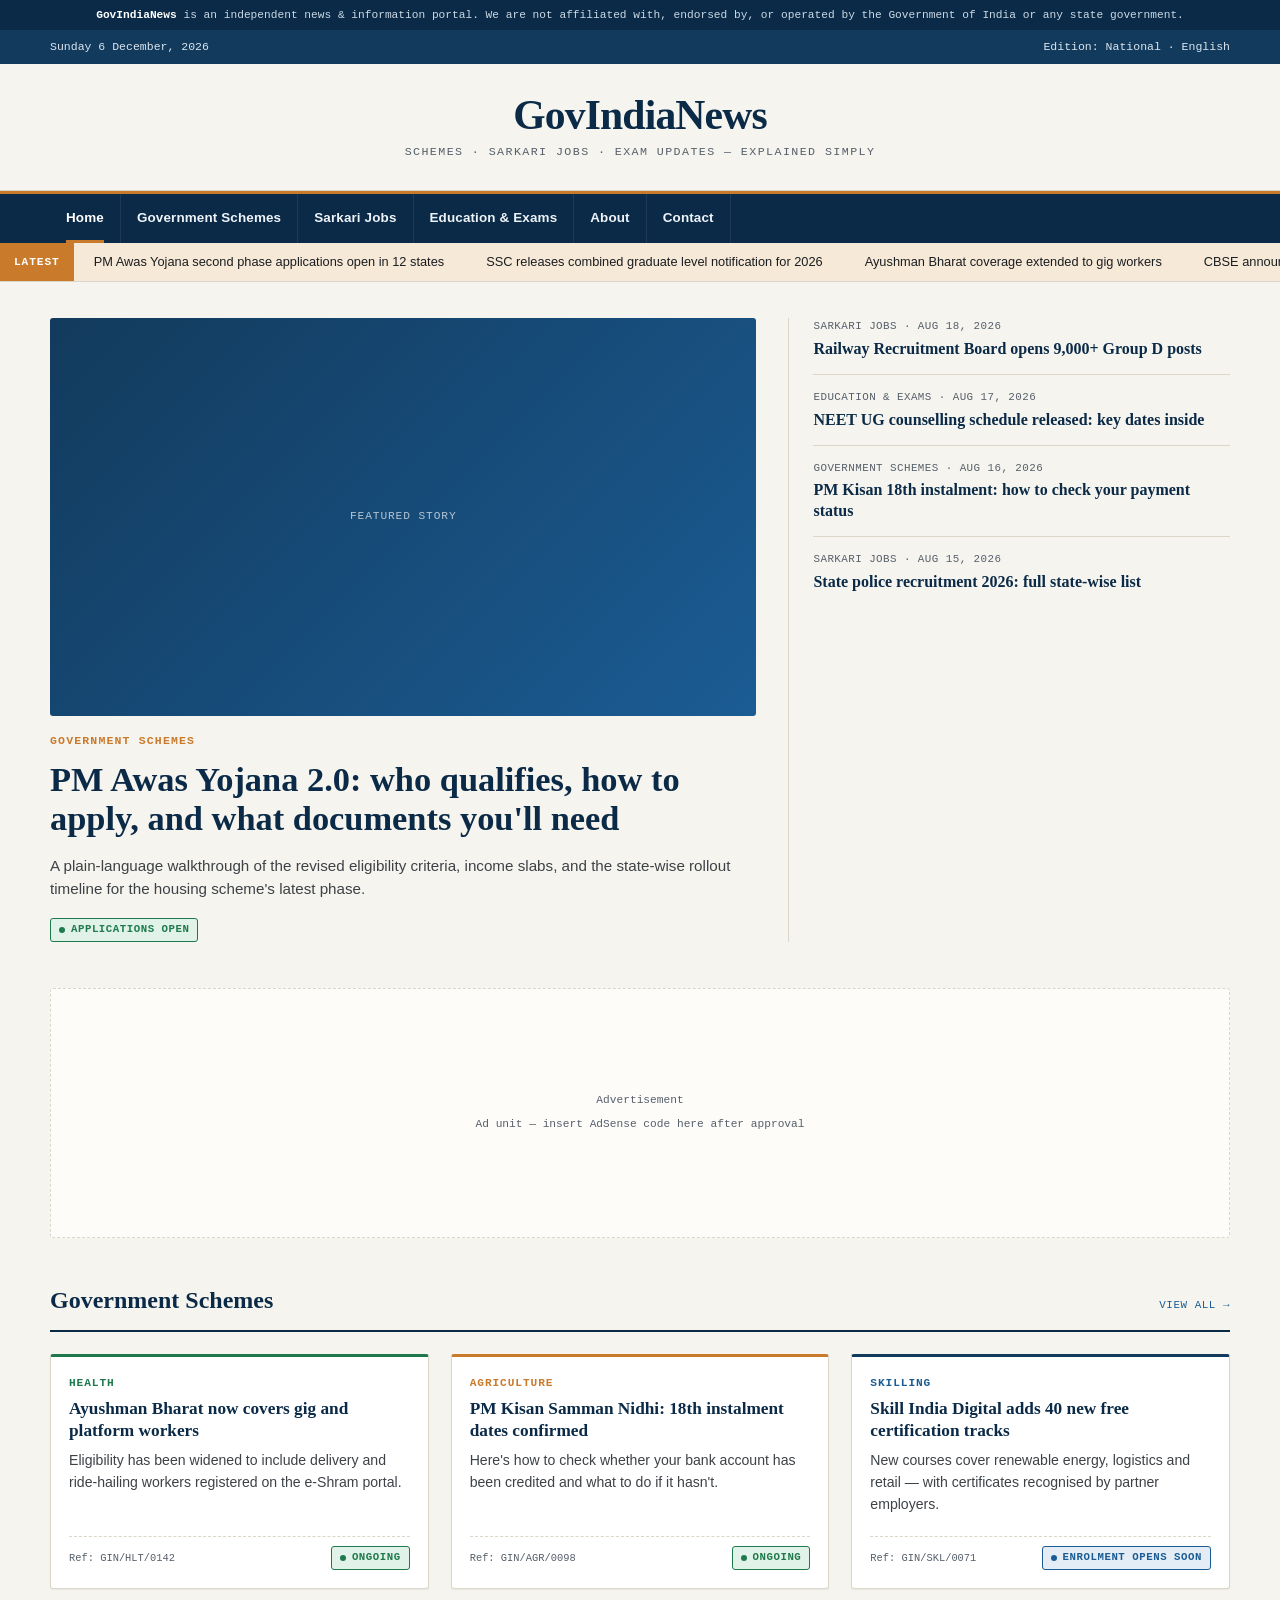
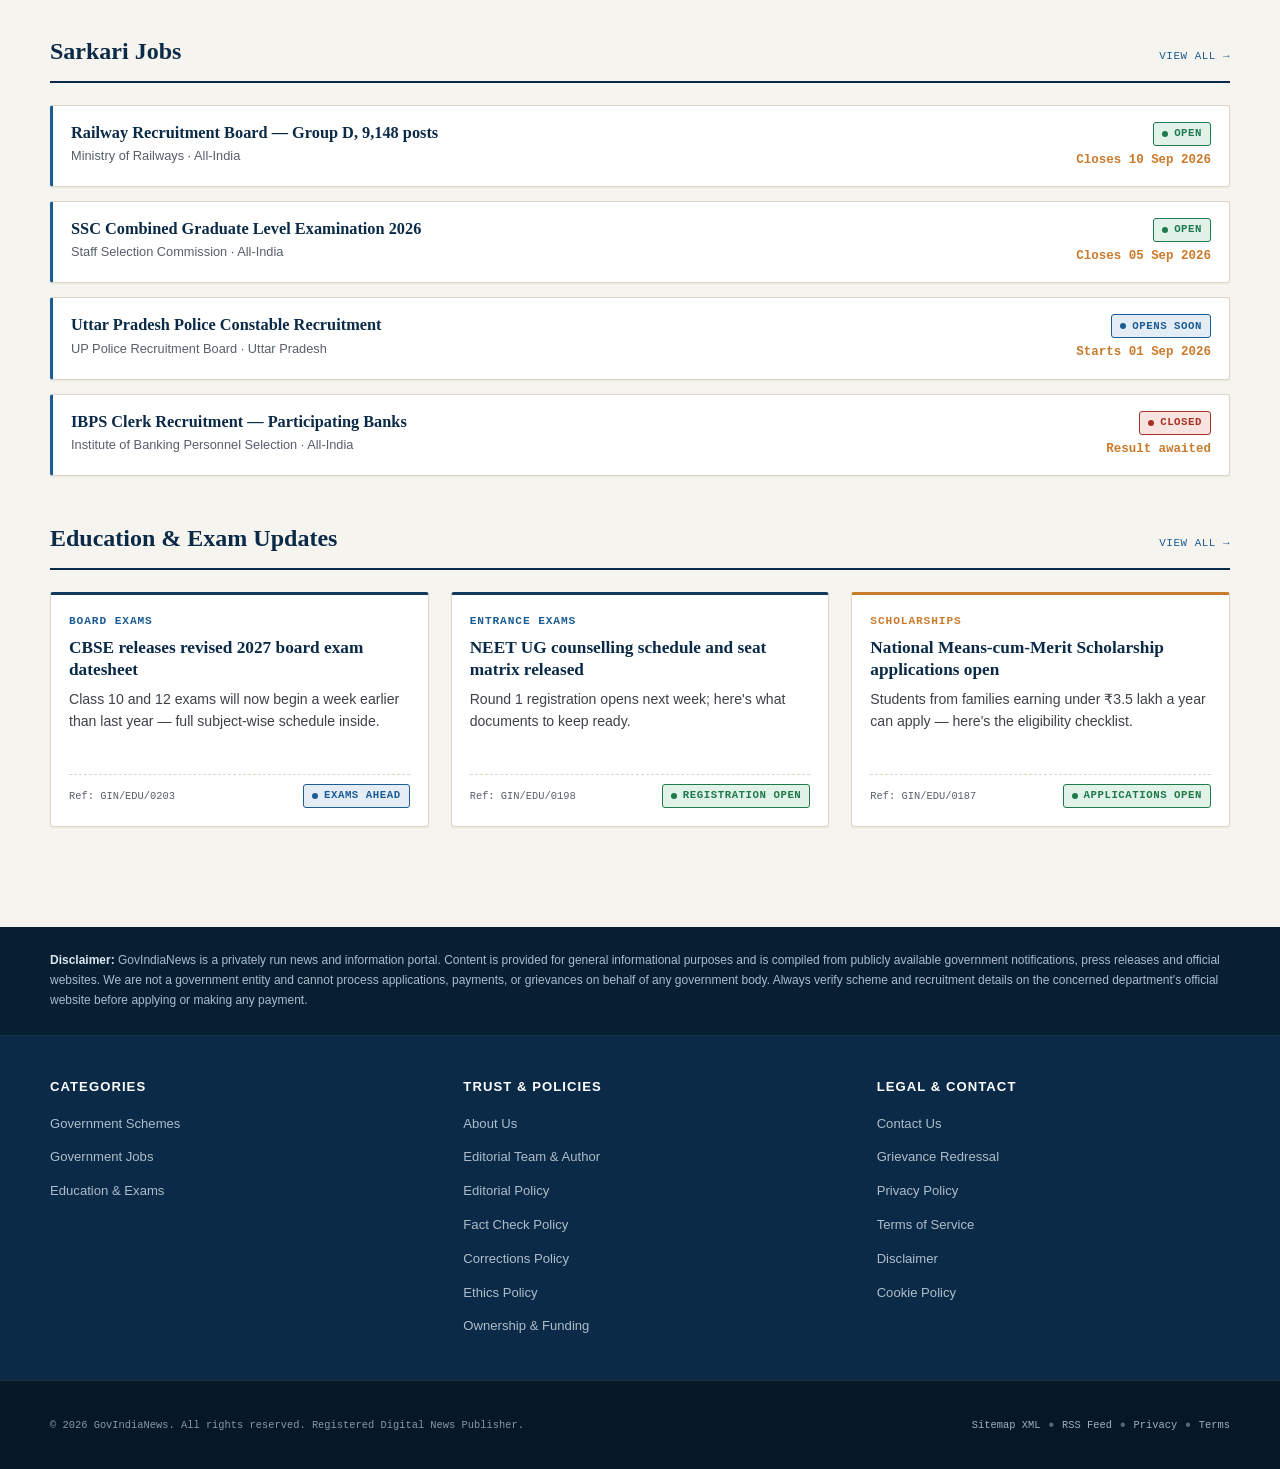
==== index.html @ 39f37ba1 "Refactor index.html for SEO and accessibility improvements Updated HTML structure and improved acces" ====
<!DOCTYPE html>
<html lang="en">
<head>
<meta charset="UTF-8">
<meta name="viewport" content="width=device-width, initial-scale=1.0">

<title>GovIndiaNews — Government Schemes, Sarkari Jobs &amp; Exam Updates</title>

<meta name="description" content="Independent coverage of Indian government schemes, sarkari jobs and exam notifications, explained in plain language with deadlines and eligibility.">

<link rel="canonical" href="https://www.govindianews.com/">
<link rel="icon" type="image/svg+xml" href="favicon.svg">
<meta name="theme-color" content="#0a2a47">

<meta property="og:type" content="website">
<meta property="og:site_name" content="GovIndiaNews">
<meta property="og:title" content="GovIndiaNews — Government Schemes, Sarkari Jobs &amp; Exam Updates">
<meta property="og:description" content="Independent coverage of Indian government schemes, sarkari jobs and exam notifications, explained in plain language with deadlines and eligibility.">
<meta property="og:url" content="https://www.govindianews.com/">
<meta property="og:image" content="https://www.govindianews.com/assets/og-image.jpg">
<meta property="og:image:width" content="1200">
<meta property="og:image:height" content="630">

<meta name="twitter:card" content="summary_large_image">
<meta name="twitter:title" content="GovIndiaNews — Government Schemes, Sarkari Jobs &amp; Exam Updates">
<meta name="twitter:description" content="Independent coverage of Indian government schemes, sarkari jobs and exam notifications, explained in plain language with deadlines and eligibility.">
<meta name="twitter:image" content="https://www.govindianews.com/assets/og-image.jpg">

<link rel="stylesheet" href="styles.min.css">

<script type="application/ld+json">
{
  "@context": "https://schema.org",
  "@type": "NewsMediaOrganization",
  "name": "GovIndiaNews",
  "url": "https://www.govindianews.com/",
  "logo": {
    "@type": "ImageObject",
    "url": "https://www.govindianews.com/assets/logo.png"
  },
  "description": "Independent news and information portal covering Indian government schemes, sarkari jobs and exam updates.",
  "sameAs": []
}
</script>
</head>

<body>

<!-- =========================================================
     INDEPENDENCE NOTICE
     ========================================================= -->

<div class="disclaimer-bar">
  <strong>GovIndiaNews</strong> is an independent news &amp; information portal.
  We are not affiliated with, endorsed by, or operated by the Government of India
  or any state government.
</div>


<!-- =========================================================
     UTILITY BAR
     ========================================================= -->

<div class="utility-bar">
  <div class="container">
    <span data-current-date>Wednesday, August 19, 2026</span>
    <span>Edition: National &middot; English</span>
  </div>
</div>


<!-- =========================================================
     MASTHEAD
     ========================================================= -->

<header class="masthead">
  <div class="container">
    <h1>
      <a href="index.html">GovIndiaNews</a>
    </h1>

    <div class="tagline">
      Schemes &middot; Sarkari Jobs &middot; Exam Updates — Explained Simply
    </div>
  </div>
</header>


<!-- =========================================================
     PRIMARY NAVIGATION
     ========================================================= -->

<nav class="primary-nav" aria-label="Primary navigation">
  <div class="container">

    <ul>
      <li>
        <a href="index.html" class="active" aria-current="page">Home</a>
      </li>

      <li>
        <a href="schemes.html">Government Schemes</a>
      </li>

      <li>
        <a href="jobs.html">Sarkari Jobs</a>
      </li>

      <li>
        <a href="education.html">Education &amp; Exams</a>
      </li>

      <li>
        <a href="about.html">About</a>
      </li>

      <li>
        <a href="contact.html">Contact</a>
      </li>
    </ul>

    <button
      class="nav-toggle"
      type="button"
      aria-label="Toggle navigation menu"
      aria-expanded="false"
      aria-controls="primary-menu"
    >&#9776;</button>

  </div>
</nav>


<!-- =========================================================
     LATEST NEWS STRIP
     ========================================================= -->

<div class="ticker-wrap" aria-label="Latest news">
  <div class="ticker-label">Latest</div>

  <div class="ticker-track">
    <ul>
      <li>
        <a href="article.html">
          PM Awas Yojana second phase applications open in 12 states
        </a>
      </li>

      <li>
        <a href="jobs.html">
          SSC releases combined graduate level notification for 2026
        </a>
      </li>

      <li>
        <a href="article.html">
          Ayushman Bharat coverage extended to gig workers
        </a>
      </li>

      <li>
        <a href="education.html">
          CBSE announces revised board exam datesheet
        </a>
      </li>

      <li>
        <a href="article.html">
          Skill India Digital adds 40 new certification tracks
        </a>
      </li>
    </ul>
  </div>
</div>


<!-- =========================================================
     MAIN CONTENT
     ========================================================= -->

<main class="container">


  <!-- =======================================================
       HERO
       ======================================================= -->

  <section class="hero" aria-labelledby="featured-heading">

    <div class="hero-lead">

      <div
        class="thumb"
        role="img"
        aria-label="Featured story"
      >
        Featured Story
      </div>

      <div class="eyebrow">
        Government Schemes
      </div>

      <h2 id="featured-heading">
        <a href="article.html">
          PM Awas Yojana 2.0: who qualifies, how to apply, and what documents you'll need
        </a>
      </h2>

      <p>
        A plain-language walkthrough of the revised eligibility criteria,
        income slabs, and the state-wise rollout timeline for the housing
        scheme's latest phase.
      </p>

      <span class="status-pill status-open">
        Applications Open
      </span>

    </div>


    <div class="hero-side">

      <article>
        <div class="meta">
          Sarkari Jobs &middot; Aug 18, 2026
        </div>

        <h3>
          <a href="article.html">
            Railway Recruitment Board opens 9,000+ Group D posts
          </a>
        </h3>
      </article>


      <article>
        <div class="meta">
          Education &amp; Exams &middot; Aug 17, 2026
        </div>

        <h3>
          <a href="article.html">
            NEET UG counselling schedule released: key dates inside
          </a>
        </h3>
      </article>


      <article>
        <div class="meta">
          Government Schemes &middot; Aug 16, 2026
        </div>

        <h3>
          <a href="article.html">
            PM Kisan 18th instalment: how to check your payment status
          </a>
        </h3>
      </article>


      <article>
        <div class="meta">
          Sarkari Jobs &middot; Aug 15, 2026
        </div>

        <h3>
          <a href="article.html">
            State police recruitment 2026: full state-wise list
          </a>
        </h3>
      </article>

    </div>

  </section>


  <!-- =======================================================
       ADVERTISEMENT
       ======================================================= -->

  <div
    class="ad-slot"
    aria-label="Advertisement"
  >
    <span class="ad-label">Advertisement</span>
    <span class="ad-placeholder">
      Ad unit — insert AdSense code here after approval
    </span>
  </div>


  <!-- =======================================================
       GOVERNMENT SCHEMES
       ======================================================= -->

  <section aria-labelledby="schemes-head">

    <div class="section-head">

      <h2 id="schemes-head">
        Government Schemes
      </h2>

      <a
        class="see-all"
        href="schemes.html"
      >
        View all &rarr;
      </a>

    </div>


    <div class="card-grid">

      <article class="card" data-cat="health">

        <div class="cat">
          Health
        </div>

        <h3>
          <a href="article.html">
            Ayushman Bharat now covers gig and platform workers
          </a>
        </h3>

        <p>
          Eligibility has been widened to include delivery and ride-hailing
          workers registered on the e-Shram portal.
        </p>

        <div class="notif-line">
          <span>Ref: GIN/HLT/0142</span>
          <span class="status-pill status-open">
            Ongoing
          </span>
        </div>

      </article>


      <article class="card" data-cat="agriculture">

        <div class="cat">
          Agriculture
        </div>

        <h3>
          <a href="article.html">
            PM Kisan Samman Nidhi: 18th instalment dates confirmed
          </a>
        </h3>

        <p>
          Here's how to check whether your bank account has been credited
          and what to do if it hasn't.
        </p>

        <div class="notif-line">
          <span>Ref: GIN/AGR/0098</span>
          <span class="status-pill status-open">
            Ongoing
          </span>
        </div>

      </article>


      <article class="card" data-cat="skilling">

        <div class="cat">
          Skilling
        </div>

        <h3>
          <a href="article.html">
            Skill India Digital adds 40 new free certification tracks
          </a>
        </h3>

        <p>
          New courses cover renewable energy, logistics and retail —
          with certificates recognised by partner employers.
        </p>

        <div class="notif-line">
          <span>Ref: GIN/SKL/0071</span>
          <span class="status-pill status-upcoming">
            Enrolment Opens Soon
          </span>
        </div>

      </article>

    </div>

  </section>


  <!-- =======================================================
       SARKARI JOBS
       ======================================================= -->

  <section aria-labelledby="jobs-head">

    <div class="section-head">

      <h2 id="jobs-head">
        Sarkari Jobs
      </h2>

      <a
        class="see-all"
        href="jobs.html"
      >
        View all &rarr;
      </a>

    </div>


    <div class="job-list">

      <div class="job-row">

        <div>
          <h3>
            <a href="article.html">
              Railway Recruitment Board — Group D, 9,148 posts
            </a>
          </h3>

          <div class="org">
            Ministry of Railways &middot; All-India
          </div>
        </div>

        <div class="deadline">

          <span class="status-pill status-open">
            Open
          </span>

          <strong>
            Closes 10 Sep 2026
          </strong>

        </div>

      </div>


      <div class="job-row">

        <div>
          <h3>
            <a href="article.html">
              SSC Combined Graduate Level Examination 2026
            </a>
          </h3>

          <div class="org">
            Staff Selection Commission &middot; All-India
          </div>
        </div>

        <div class="deadline">

          <span class="status-pill status-open">
            Open
          </span>

          <strong>
            Closes 05 Sep 2026
          </strong>

        </div>

      </div>


      <div class="job-row">

        <div>
          <h3>
            <a href="article.html">
              Uttar Pradesh Police Constable Recruitment
            </a>
          </h3>

          <div class="org">
            UP Police Recruitment Board &middot; Uttar Pradesh
          </div>
        </div>

        <div class="deadline">

          <span class="status-pill status-upcoming">
            Opens Soon
          </span>

          <strong>
            Starts 01 Sep 2026
          </strong>

        </div>

      </div>


      <div class="job-row">

        <div>
          <h3>
            <a href="article.html">
              IBPS Clerk Recruitment — Participating Banks
            </a>
          </h3>

          <div class="org">
            Institute of Banking Personnel Selection &middot; All-India
          </div>
        </div>

        <div class="deadline">

          <span class="status-pill status-closed">
            Closed
          </span>

          <strong>
            Result awaited
          </strong>

        </div>

      </div>

    </div>

  </section>


  <!-- =======================================================
       EDUCATION & EXAMS
       ======================================================= -->

  <section aria-labelledby="edu-head">

    <div class="section-head">

      <h2 id="edu-head">
        Education &amp; Exam Updates
      </h2>

      <a
        class="see-all"
        href="education.html"
      >
        View all &rarr;
      </a>

    </div>


    <div class="card-grid">

      <article class="card" data-cat="education">

        <div class="cat">
          Board Exams
        </div>

        <h3>
          <a href="article.html">
            CBSE releases revised 2027 board exam datesheet
          </a>
        </h3>

        <p>
          Class 10 and 12 exams will now begin a week earlier than last year
          — full subject-wise schedule inside.
        </p>

        <div class="notif-line">
          <span>Ref: GIN/EDU/0203</span>
          <span class="status-pill status-upcoming">
            Exams Ahead
          </span>
        </div>

      </article>


      <article class="card" data-cat="education">

        <div class="cat">
          Entrance Exams
        </div>

        <h3>
          <a href="article.html">
            NEET UG counselling schedule and seat matrix released
          </a>
        </h3>

        <p>
          Round 1 registration opens next week; here's what documents
          to keep ready.
        </p>

        <div class="notif-line">
          <span>Ref: GIN/EDU/0198</span>
          <span class="status-pill status-open">
            Registration Open
          </span>
        </div>

      </article>


      <article class="card" data-cat="scholarship">

        <div class="cat">
          Scholarships
        </div>

        <h3>
          <a href="article.html">
            National Means-cum-Merit Scholarship applications open
          </a>
        </h3>

        <p>
          Students from families earning under &#8377;3.5 lakh a year
          can apply — here's the eligibility checklist.
        </p>

        <div class="notif-line">
          <span>Ref: GIN/EDU/0187</span>
          <span class="status-pill status-open">
            Applications Open
          </span>
        </div>

      </article>

    </div>

  </section>

</main>


<!-- =========================================================
     FOOTER
     ========================================================= -->

<footer class="footer" role="contentinfo">

  <!-- Disclaimer -->

  <div class="footer-disclaimer">

    <div class="container">

      <p>
        <strong>Disclaimer:</strong>
        GovIndiaNews is a privately run news and information portal.
        Content is provided for general informational purposes and is compiled
        from publicly available government notifications, press releases and
        official websites. We are not a government entity and cannot process
        applications, payments, or grievances on behalf of any government body.
        Always verify scheme and recruitment details on the concerned
        department's official website before applying or making any payment.
      </p>

    </div>

  </div>


  <!-- Footer Main -->

  <div class="footer-main">

    <div class="container">

      <div class="footer-grid">


        <!-- Column 1 -->

        <div class="footer-col">

          <h4 class="footer-col-title">
            Categories
          </h4>

          <ul class="footer-links">

            <li>
              <a href="schemes.html">
                Government Schemes
              </a>
            </li>

            <li>
              <a href="jobs.html">
                Government Jobs
              </a>
            </li>

            <li>
              <a href="education.html">
                Education &amp; Exams
              </a>
            </li>

          </ul>

        </div>


        <!-- Column 2 -->

        <div class="footer-col">

          <h4 class="footer-col-title">
            Trust &amp; Policies
          </h4>

          <ul class="footer-links">

            <li>
              <a href="about.html">
                About Us
              </a>
            </li>

            <li>
              <a href="akash-singh-solanki.html">
                Editorial Team &amp; Author
              </a>
            </li>

            <li>
              <a href="about.html#editorial">
                Editorial Policy
              </a>
            </li>

            <li>
              <a href="about.html#fact-check">
                Fact Check Policy
              </a>
            </li>

            <li>
              <a href="about.html#corrections">
                Corrections Policy
              </a>
            </li>

            <li>
              <a href="about.html#ethics">
                Ethics Policy
              </a>
            </li>

            <li>
              <a href="about.html#ownership">
                Ownership &amp; Funding
              </a>
            </li>

          </ul>

        </div>


        <!-- Column 3 -->

        <div class="footer-col">

          <h4 class="footer-col-title">
            Legal &amp; Contact
          </h4>

          <ul class="footer-links">

            <li>
              <a href="contact.html">
                Contact Us
              </a>
            </li>

            <li>
              <a href="contact.html">
                Grievance Redressal
              </a>
            </li>

            <li>
              <a href="privacy-policy.html">
                Privacy Policy
              </a>
            </li>

            <li>
              <a href="terms.html">
                Terms of Service
              </a>
            </li>

            <li>
              <a href="about.html">
                Disclaimer
              </a>
            </li>

            <li>
              <a href="privacy-policy.html">
                Cookie Policy
              </a>
            </li>

          </ul>

        </div>

      </div>

    </div>

  </div>


  <!-- Footer Bottom -->

  <div class="footer-bottom">

    <div class="container">

      <div class="footer-bottom-inner">

        <div class="footer-copyright">
          &copy; 2026 GovIndiaNews. All rights reserved.
          Registered Digital News Publisher.
        </div>

        <div class="footer-bottom-links">

          <a href="sitemap.xml">
            Sitemap XML
          </a>

          <span>&bull;</span>

          <a href="rss.xml">
            RSS Feed
          </a>

          <span>&bull;</span>

          <a href="privacy-policy.html">
            Privacy
          </a>

          <span>&bull;</span>

          <a href="terms.html">
            Terms
          </a>

        </div>

      </div>

    </div>

  </div>

</footer>


<!-- =========================================================
     JAVASCRIPT
     ========================================================= -->

<script src="script.min.js" defer></script>

</body>
    </html>
---- styles.min.css ----
:root{--navy-950:#0a2a47;--navy-900:#071f33;--navy-800:#123a5c;--blue-600:#1b5c94;--blue-100:#e4edf5;--amber-600:#c97a2b;--amber-100:#f7e9d7;--green-700:#1e7a4c;--green-100:#e1f2e8;--red-700:#a83226;--red-100:#f7e3e0;--paper-50:#f6f4ee;--paper-100:#eeeae0;--white:#fff;--ink-900:#1a1d21;--ink-700:#3d4247;--ink-500:#565f6b;--line:#dcd6c8;--radius:3px;--shadow-sm:0 1px 2px rgba(10,42,71,.06);--serif:Georgia,"Times New Roman",serif;--sans:Arial,Helvetica,sans-serif;--mono:"Courier New",Courier,monospace}*,*::before,*::after{box-sizing:border-box}html{-webkit-text-size-adjust:100%;scroll-behavior:auto}body{margin:0;background:var(--paper-50);color:var(--ink-900);font-family:var(--sans);font-size:16px;line-height:1.55;-webkit-font-smoothing:antialiased;text-rendering:optimizeSpeed}img{display:block;max-width:100%;height:auto}a{color:var(--blue-600);text-decoration:none}a:hover{text-decoration:underline}button,input,textarea,select{font:inherit}button{cursor:pointer}a:focus-visible,button:focus-visible,input:focus-visible,textarea:focus-visible,select:focus-visible{outline:2px solid var(--amber-600);outline-offset:2px}h1,h2,h3,h4{margin:0 0 .4em;color:var(--navy-950);font-family:var(--serif);font-weight:700}p{margin-top:0}ul,ol{margin-top:0}.container{width:min(1180px,calc(100% - 40px));margin-inline:auto}.utility-bar{min-height:34px;display:flex;align-items:center;background:var(--navy-800);color:#dbe6ef;font-family:var(--mono);font-size:.72rem}.utility-bar .container{min-height:34px;display:flex;align-items:center;justify-content:space-between;gap:10px}.masthead{background:var(--paper-50);border-bottom:1px solid var(--line)}.masthead .container{min-height:126px;display:flex;flex-direction:column;align-items:center;justify-content:center;gap:5px;text-align:center}.masthead h1{margin:0;font-size:2.6rem;line-height:1.05;letter-spacing:-.02em}.masthead h1 a{color:var(--navy-950);text-decoration:none}.tagline{color:var(--ink-500);font-family:var(--mono);font-size:.73rem;letter-spacing:.12em;text-transform:uppercase}.primary-nav{background:var(--navy-950);border-top:3px solid var(--amber-600)}.primary-nav .container{min-height:49px;display:flex;align-items:center;justify-content:space-between}.primary-nav ul{display:flex;align-items:stretch;list-style:none;margin:0;padding:0}.primary-nav li{margin:0;padding:0}.primary-nav a{position:relative;display:block;padding:14px 16px;color:#eef3f8;font-size:.84rem;font-weight:700;letter-spacing:.01em;text-decoration:none;border-right:1px solid rgba(255,255,255,.08)}.primary-nav a:hover{background:var(--navy-800);text-decoration:none}.primary-nav a.active{color:#fff}.primary-nav a.active::after{content:"";position:absolute;left:16px;right:16px;bottom:0;height:3px;background:var(--amber-600)}.nav-toggle{display:none;margin:0;padding:8px 12px;border:0;background:transparent;color:#fff;font-size:1.25rem}.disclaimer-bar{background:var(--navy-950);color:#cbd9e5;padding:7px 12px;font-family:var(--mono);font-size:.7rem;line-height:1.45;text-align:center}.disclaimer-bar strong{color:#fff}.ticker-wrap{min-height:39px;display:flex;align-items:stretch;overflow:hidden;background:var(--amber-100);border-bottom:1px solid var(--line)}.ticker-label{flex:0 0 auto;display:flex;align-items:center;padding:7px 14px;background:var(--amber-600);color:#fff;font-family:var(--mono);font-size:.7rem;font-weight:700;letter-spacing:.08em;text-transform:uppercase;white-space:nowrap}.ticker-track{min-width:0;flex:1;display:flex;align-items:center;overflow:hidden}.ticker-track ul{display:flex;align-items:center;width:max-content;list-style:none;margin:0;padding:0 20px;gap:42px;white-space:nowrap}.ticker-track li{flex:0 0 auto;color:var(--ink-700);font-size:.8rem}.ticker-track a{color:var(--ink-900)}main.container{padding-bottom:40px}.hero{display:grid;grid-template-columns:minmax(0,1.6fr) minmax(280px,1fr);gap:32px;padding-top:36px;padding-bottom:10px}.hero-lead{min-width:0}.hero-lead .thumb{width:100%;aspect-ratio:16/9;margin-bottom:16px;display:flex;align-items:center;justify-content:center;overflow:hidden;background:linear-gradient(135deg,var(--navy-800),var(--blue-600));border-radius:var(--radius);color:rgba(255,255,255,.68);font-family:var(--mono);font-size:.7rem;letter-spacing:.08em;text-transform:uppercase}.hero-lead .eyebrow{color:var(--amber-600);font-family:var(--mono);font-size:.72rem;font-weight:700;letter-spacing:.1em;text-transform:uppercase}.hero-lead h2{margin:.3em 0 .45em;font-size:clamp(1.75rem,3vw,2.15rem);line-height:1.14}.hero-lead h2 a{color:inherit;text-decoration:none}.hero-lead p{max-width:760px;margin-bottom:15px;color:var(--ink-700);font-size:.95rem}.hero-side{min-width:0;display:flex;flex-direction:column;border-left:1px solid var(--line);padding-left:24px}.hero-side article{padding:14px 0;border-bottom:1px solid var(--line)}.hero-side article:first-child{padding-top:0}.hero-side article:last-child{border-bottom:0}.hero-side .meta{color:var(--ink-500);font-family:var(--mono);font-size:.68rem;letter-spacing:.04em;text-transform:uppercase}.hero-side h3{margin:.25em 0 0;font-size:1rem;line-height:1.3}.hero-side h3 a{color:inherit}.status-pill{display:inline-flex;align-items:center;gap:6px;min-height:24px;padding:3px 8px;border:1px solid transparent;border-radius:var(--radius);font-family:var(--mono);font-size:.67rem;font-weight:700;letter-spacing:.05em;line-height:1.3;text-transform:uppercase}.status-pill::before{content:"";width:6px;height:6px;flex:0 0 6px;border-radius:50%;background:currentColor}.status-open{background:var(--green-100);color:var(--green-700);border-color:var(--green-700)}.status-upcoming{background:var(--blue-100);color:var(--blue-600);border-color:var(--blue-600)}.status-closed{background:var(--red-100);color:var(--red-700);border-color:var(--red-700)}.section-head{min-height:46px;display:flex;align-items:baseline;justify-content:space-between;gap:20px;margin-top:48px;margin-bottom:22px;padding-bottom:8px;border-bottom:2px solid var(--navy-950)}.section-head h2{margin:0;font-size:1.5rem;line-height:1.2}.section-head .see-all{flex:0 0 auto;color:var(--blue-600);font-family:var(--mono);font-size:.68rem;letter-spacing:.05em;text-transform:uppercase}.card-grid{display:grid;grid-template-columns:repeat(3,minmax(0,1fr));gap:22px}.card{min-width:0;min-height:235px;display:flex;flex-direction:column;padding:18px;background:#fff;border:1px solid var(--line);border-top:3px solid var(--blue-600);border-radius:var(--radius);box-shadow:var(--shadow-sm)}.card .cat{margin-bottom:6px;color:var(--blue-600);font-family:var(--mono);font-size:.7rem;font-weight:700;letter-spacing:.08em;text-transform:uppercase}.card h3{margin-bottom:8px;font-size:1.08rem;line-height:1.28}.card h3 a{color:inherit}.card p{flex:1;margin:0;color:var(--ink-700);font-size:.88rem;line-height:1.55}.card[data-cat="health"]{border-top-color:var(--green-700)}.card[data-cat="health"] .cat{color:var(--green-700)}.card[data-cat="agriculture"]{border-top-color:var(--amber-600)}.card[data-cat="agriculture"] .cat{color:var(--amber-600)}.card[data-cat="skilling"],.card[data-cat="education"]{border-top-color:var(--navy-800)}.card[data-cat="scholarship"]{border-top-color:var(--amber-600)}.card[data-cat="scholarship"] .cat{color:var(--amber-600)}.notif-line{min-height:34px;display:flex;align-items:center;justify-content:space-between;gap:8px;margin-top:14px;padding-top:9px;border-top:1px dashed var(--line);color:var(--ink-500);font-family:var(--mono);font-size:.65rem}.job-list{display:flex;flex-direction:column;gap:14px}.job-row{min-width:0;display:grid;grid-template-columns:minmax(0,1fr) auto;gap:16px;align-items:start;padding:16px 18px;background:#fff;border:1px solid var(--line);border-left:3px solid var(--blue-600);border-radius:var(--radius);box-shadow:var(--shadow-sm)}.job-row h3{margin:0 0 4px;font-size:1.02rem;line-height:1.3}.job-row h3 a{color:inherit}.job-row .org{color:var(--ink-500);font-size:.8rem;line-height:1.45}.job-row .deadline{min-width:145px;color:var(--ink-700);font-family:var(--mono);font-size:.68rem;text-align:right}.job-row .deadline .status-pill{margin-bottom:5px}.job-row .deadline strong{display:block;color:var(--amber-600);font-size:.78rem}.breadcrumb{padding-top:16px;color:var(--ink-500);font-family:var(--mono);font-size:.7rem;letter-spacing:.04em;text-transform:uppercase}.breadcrumb a{color:var(--ink-500)}.page-body{max-width:820px;margin:0 auto;padding:44px 0 60px}.page-body h1{margin-bottom:.2em;font-size:2rem}.page-body .updated{margin-bottom:2em;color:var(--ink-500);font-family:var(--mono);font-size:.72rem}.page-body h2{margin-top:2em;font-size:1.25rem}.page-body p,.page-body li{color:var(--ink-700);font-size:.96rem}.page-body ul,.page-body ol{padding-left:1.2em}.page-body li{margin-bottom:.45em}.article-head{max-width:760px;margin:0 auto;padding:24px 0 0}.article-head .eyebrow{color:var(--amber-600);font-family:var(--mono);font-size:.72rem;font-weight:700;letter-spacing:.1em;text-transform:uppercase}.article-head h1{margin:.3em 0 .5em;font-size:clamp(1.8rem,4vw,2.3rem);line-height:1.18}.article-head .byline{margin-bottom:26px;padding-bottom:18px;border-bottom:1px solid var(--line);color:var(--ink-500);font-family:var(--mono);font-size:.72rem}.article-body{max-width:760px;margin:0 auto;color:var(--ink-700);font-size:1rem}.article-body p{margin-bottom:1.2em}.article-body h2{margin-top:1.6em;font-size:1.3rem}.article-body h3{margin-top:1.3em;font-size:1.1rem}.article-thumb{width:100%;aspect-ratio:16/9;margin:0 0 28px;display:flex;align-items:center;justify-content:center;overflow:hidden;background:linear-gradient(135deg,var(--navy-800),var(--blue-600));border-radius:var(--radius);color:rgba(255,255,255,.65);font-family:var(--mono);font-size:.72rem;letter-spacing:.08em;text-transform:uppercase}.author-hero{display:flex;align-items:center;gap:24px;max-width:820px;margin:32px auto 0;padding:26px;background:#fff;border:1px solid var(--line);border-top:3px solid var(--amber-600);border-radius:var(--radius);box-shadow:var(--shadow-sm)}.author-avatar{flex:0 0 88px;width:88px;height:88px;display:flex;align-items:center;justify-content:center;border-radius:50%;background:linear-gradient(135deg,var(--navy-800),var(--blue-600));color:#fff;font-family:var(--serif);font-size:1.6rem;font-weight:700}.author-hero .eyebrow{color:var(--amber-600);font-family:var(--mono);font-size:.72rem;font-weight:700;letter-spacing:.1em;text-transform:uppercase}.author-hero h1{margin:.2em 0 .3em;font-size:1.7rem}.author-meta{margin:0 0 10px;color:var(--ink-500);font-family:var(--mono);font-size:.78rem}.author-links{display:flex;gap:14px;font-size:.85rem}.contact-form{display:flex;flex-direction:column;gap:14px;margin-top:24px}.contact-form label{color:var(--ink-900);font-size:.85rem;font-weight:600}.contact-form input,.contact-form textarea{width:100%;padding:10px 12px;background:#fff;border:1px solid var(--line);border-radius:var(--radius);color:var(--ink-900);font-family:var(--sans);font-size:.95rem}.contact-form textarea{min-height:150px;resize:vertical}.contact-form button{align-self:flex-start;padding:11px 22px;background:var(--navy-950);color:#fff;border:0;border-radius:var(--radius);font-weight:700}.contact-form button:hover{background:var(--navy-800)}.ad-slot{max-width:1180px;min-height:250px;margin:36px auto;padding:20px;display:flex;flex-direction:column;align-items:center;justify-content:center;gap:6px;background:#fdfcf9;border:1px dashed var(--line);border-radius:var(--radius)}.ad-slot .ad-label,.ad-slot .ad-placeholder{color:var(--ink-500);font-family:var(--mono);font-size:.7rem}.footer{width:100%;margin-top:60px;background:var(--navy-950);color:#cfdae4}.footer-disclaimer{width:100%;margin:0;padding:24px 0;background:var(--navy-900);border-bottom:1px solid rgba(255,255,255,.08)}.footer-disclaimer .container{width:min(1180px,calc(100% - 40px));margin:0 auto;padding:0}.footer-disclaimer p{max-width:100%;margin:0;color:#a9bccb;font-family:var(--sans);font-size:.75rem;line-height:1.65}.footer-disclaimer strong{color:#dbe6ef}.footer-main{width:100%;background:var(--navy-950)}.footer-main .container{width:min(1180px,calc(100% - 40px));margin:0 auto;padding:42px 0}.footer-grid{width:100%;display:grid;grid-template-columns:repeat(3,minmax(0,1fr));gap:60px;margin:0;padding:0}.footer-col{min-width:0}.footer-col-title,.footer-col h4{margin:0 0 16px;color:#fff;font-family:var(--sans);font-size:.82rem;font-weight:700;line-height:1.3;letter-spacing:.08em;text-transform:uppercase}.footer-links{display:flex;flex-direction:column;gap:9px;list-style:none;margin:0;padding:0}.footer-links li{display:block;margin:0;padding:0;list-style:none}.footer-links li::before{content:none}.footer-links a{display:inline;color:#aebdca;font-family:var(--sans);font-size:.82rem;line-height:1.5}.footer-links a:hover{color:#fff;text-decoration:underline}.footer-bottom{width:100%;margin:0;padding:0;background:#061827;border-top:1px solid rgba(255,255,255,.1)}.footer-bottom .container{width:min(1180px,calc(100% - 40px));margin:0 auto;padding:20px 0}.footer-bottom-inner{min-height:48px;display:flex;align-items:center;justify-content:space-between;gap:20px}.footer-copyright{color:#8298a9;font-family:var(--mono);font-size:.65rem;line-height:1.6}.footer-bottom-links{display:flex;align-items:center;justify-content:flex-end;flex-wrap:wrap;gap:8px}.footer-bottom-links a{color:#9db0bf;font-family:var(--mono);font-size:.65rem}.footer-bottom-links a:hover{color:#fff;text-decoration:underline}.footer-bottom-links span{color:#506878}@media(max-width:900px){.container{width:min(100% - 32px,1180px)}.hero{grid-template-columns:1fr;gap:24px}.hero-side{border-left:0;border-top:1px solid var(--line);padding-top:16px;padding-left:0}.hero-side article:first-child{padding-top:0}.card-grid{grid-template-columns:repeat(2,minmax(0,1fr))}.footer-disclaimer .container,.footer-main .container,.footer-bottom .container{width:min(100% - 32px,1180px)}.footer-grid{gap:30px}.footer-bottom-inner{align-items:flex-start;flex-direction:column}.footer-bottom-links{justify-content:flex-start}}@media(max-width:640px){body{font-size:15px}.container{width:calc(100% - 28px)}.utility-bar{font-size:.62rem}.utility-bar .container{min-height:32px}.masthead .container{min-height:100px}.masthead h1{font-size:2rem}.tagline{font-size:.6rem;letter-spacing:.08em;line-height:1.4}.primary-nav .container{min-height:48px}.primary-nav ul{display:none;width:100%;flex-direction:column}.primary-nav ul.open{display:flex}.primary-nav a{padding:13px 12px;border-right:0;border-bottom:1px solid rgba(255,255,255,.08)}.nav-toggle{display:block;margin-left:auto}.disclaimer-bar{padding:7px 10px;font-size:.62rem}.ticker-label{padding-inline:10px;font-size:.62rem}.ticker-track ul{gap:28px;padding-inline:16px}.ticker-track li{font-size:.7rem}.hero{padding-top:24px;gap:20px}.hero-lead .thumb{margin-bottom:13px}.hero-lead h2{font-size:1.7rem}.hero-lead p{font-size:.87rem}.section-head{min-height:43px;margin-top:38px;margin-bottom:16px;gap:10px}.section-head h2{font-size:1.25rem}.section-head .see-all{font-size:.6rem}.card-grid{grid-template-columns:1fr;gap:14px}.card{min-height:0;padding:16px}.card h3{font-size:1.05rem}.card p{font-size:.84rem}.notif-line{align-items:flex-start;flex-wrap:wrap;font-size:.6rem}.job-list{gap:10px}.job-row{grid-template-columns:1fr;gap:10px;padding:15px}.job-row h3{font-size:1rem}.job-row .deadline{min-width:0;text-align:left}.page-body{padding-top:30px}.page-body h1{font-size:1.75rem}.article-head{padding-top:20px}.article-head h1{font-size:1.75rem}.article-body{font-size:.94rem}.author-hero{align-items:flex-start;flex-direction:column}.footer{margin-top:45px}.footer-disclaimer{padding:22px 0}.footer-disclaimer .container,.footer-main .container,.footer-bottom .container{width:calc(100% - 28px)}.footer-disclaimer p{font-size:.7rem;line-height:1.65}.footer-main .container{padding:34px 0 38px}.footer-grid{grid-template-columns:repeat(3,minmax(0,1fr));gap:12px}.footer-col-title,.footer-col h4{margin-bottom:13px;font-size:.64rem}.footer-links{gap:8px}.footer-links a{font-size:.64rem;line-height:1.45;overflow-wrap:anywhere}.footer-bottom .container{padding:19px 0 24px}.footer-bottom-inner{min-height:0;align-items:flex-start;gap:14px}.footer-copyright{width:100%;font-size:.58rem}.footer-bottom-links{width:100%;justify-content:flex-start;gap:6px}.footer-bottom-links a{font-size:.58rem}.footer-bottom-links span{font-size:.5rem}}@media(max-width:380px){.container{width:calc(100% - 24px)}.masthead h1{font-size:1.8rem}.hero-lead h2{font-size:1.55rem}.footer-grid{gap:8px}.footer-col-title,.footer-col h4{font-size:.59rem}.footer-links a{font-size:.59rem}}@media(prefers-reduced-motion:reduce){html{scroll-behavior:auto}}@media print{.utility-bar,.primary-nav,.disclaimer-bar,.ticker-wrap,.footer{display:none}body{background:#fff;color:#000}a{color:#000}}
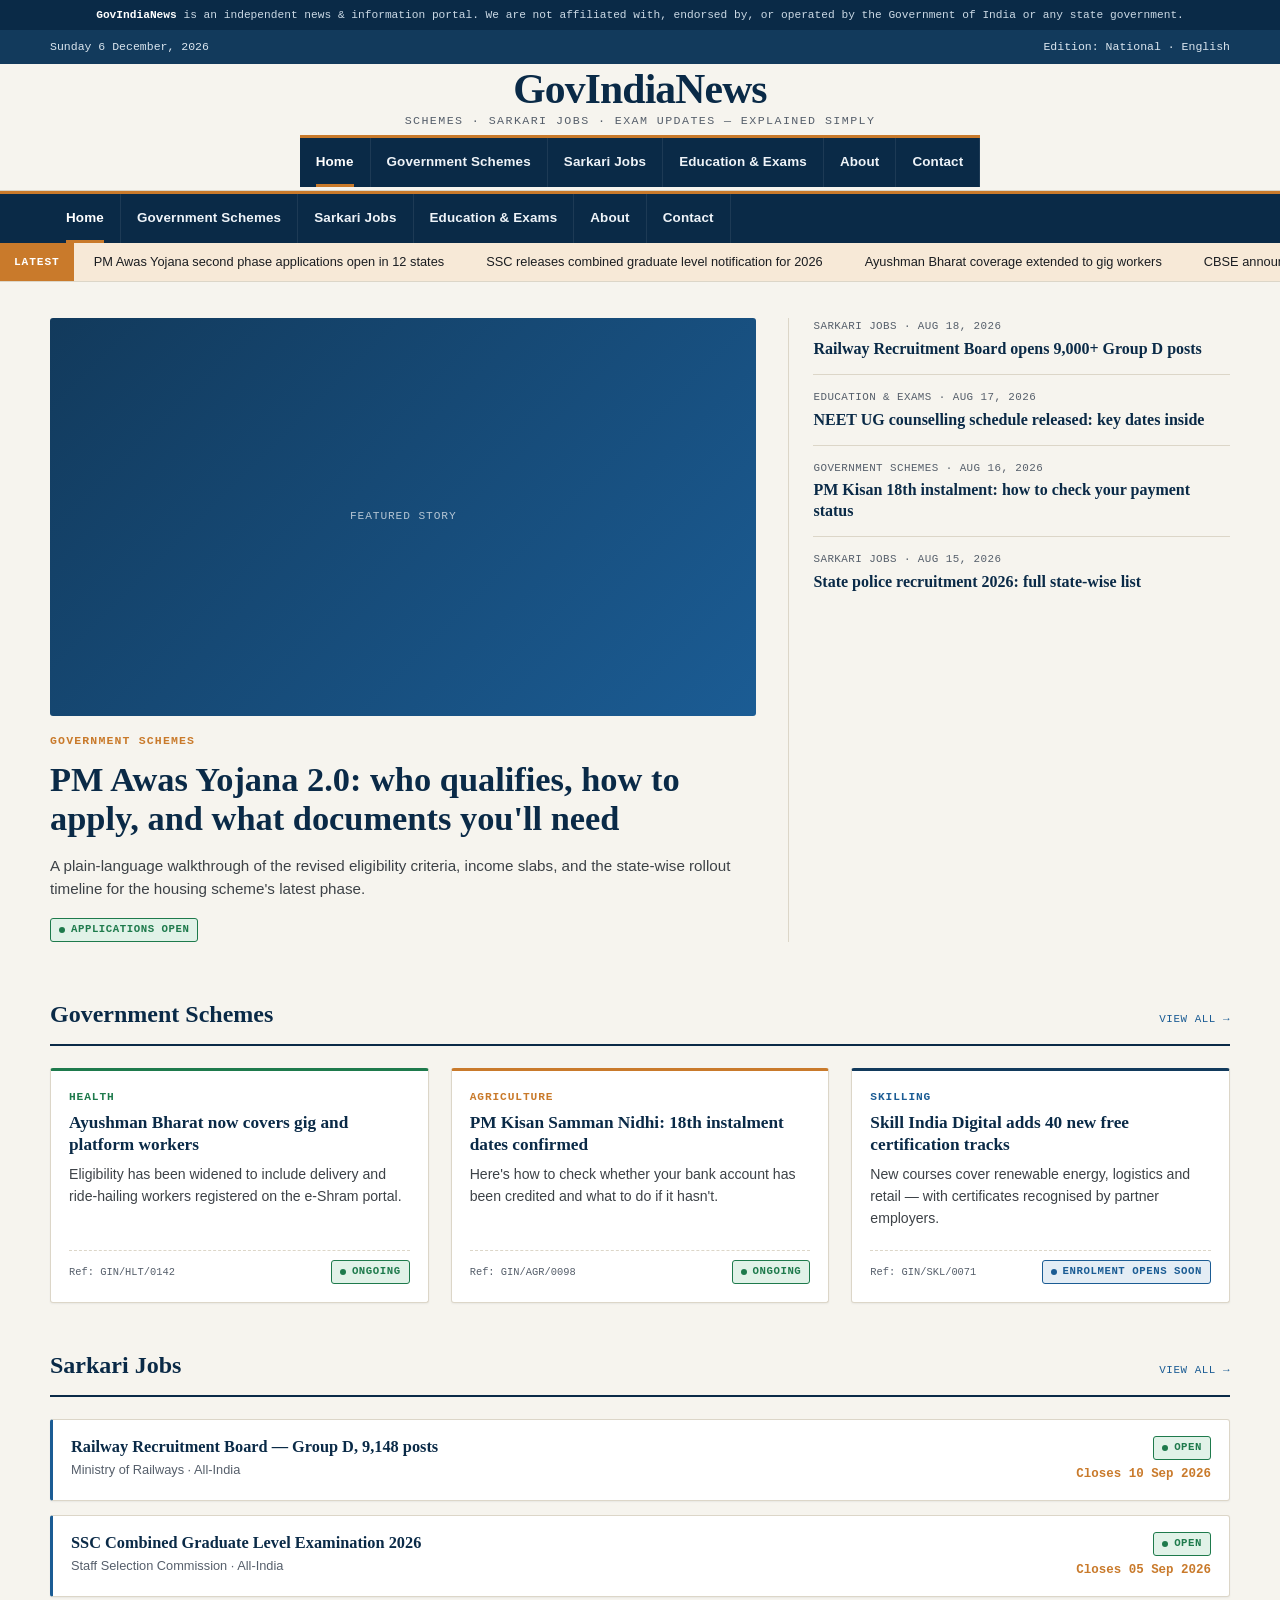
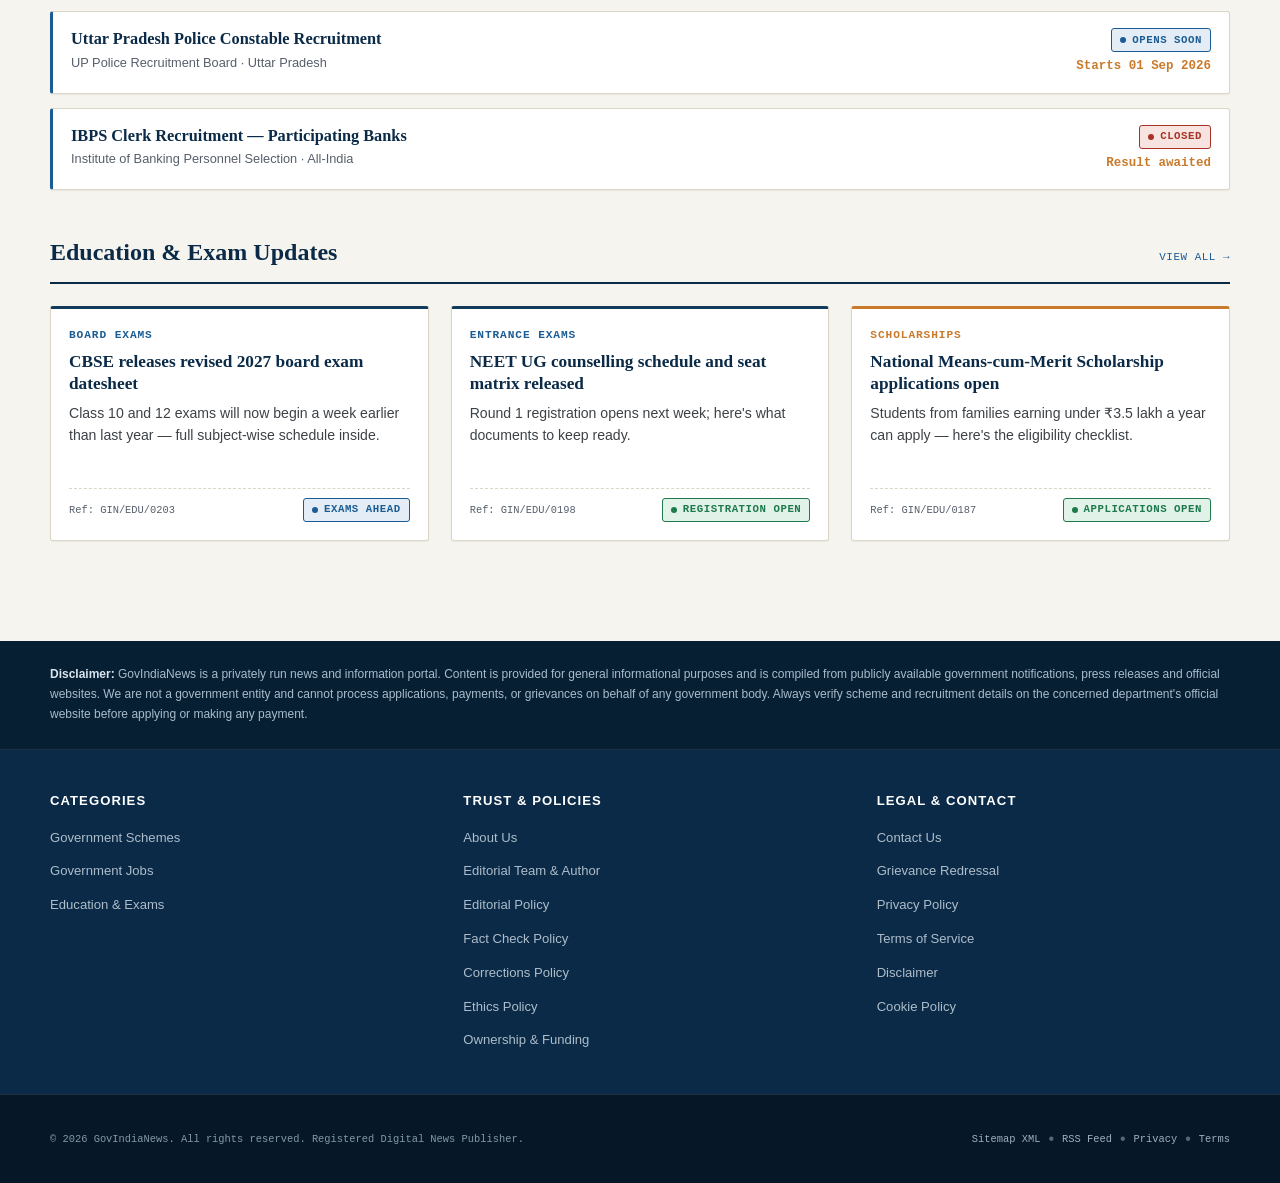
==== commit 1bc525bc: "Refactor masthead and remove advertisement section" ====
--- a/index.html
+++ b/index.html
@@ -74,15 +74,85 @@
      ========================================================= -->
 
 <header class="masthead">
+
   <div class="container">
-    <h1>
-      <a href="index.html">GovIndiaNews</a>
-    </h1>
-
-    <div class="tagline">
-      Schemes &middot; Sarkari Jobs &middot; Exam Updates — Explained Simply
-    </div>
+
+    <div class="masthead-row">
+
+      <div class="brand">
+
+        <h1>
+          <a href="index.html">GovIndiaNews</a>
+        </h1>
+
+        <div class="tagline">
+          Schemes &middot; Sarkari Jobs &middot; Exam Updates — Explained Simply
+        </div>
+
+      </div>
+
+      <button
+        class="nav-toggle"
+        type="button"
+        aria-label="Toggle navigation menu"
+        aria-expanded="false"
+        aria-controls="site-navigation"
+      >
+        <span aria-hidden="true">&#9776;</span>
+      </button>
+
+    </div>
+
+    <nav
+      class="primary-nav"
+      id="site-navigation"
+      aria-label="Primary navigation"
+    >
+
+      <ul>
+
+        <li>
+          <a href="index.html" class="active" aria-current="page">
+            Home
+          </a>
+        </li>
+
+        <li>
+          <a href="schemes.html">
+            Government Schemes
+          </a>
+        </li>
+
+        <li>
+          <a href="jobs.html">
+            Sarkari Jobs
+          </a>
+        </li>
+
+        <li>
+          <a href="education.html">
+            Education &amp; Exams
+          </a>
+        </li>
+
+        <li>
+          <a href="about.html">
+            About
+          </a>
+        </li>
+
+        <li>
+          <a href="contact.html">
+            Contact
+          </a>
+        </li>
+
+      </ul>
+
+    </nav>
+
   </div>
+
 </header>
 
 
@@ -277,20 +347,6 @@
 
   </section>
 
-
-  <!-- =======================================================
-       ADVERTISEMENT
-       ======================================================= -->
-
-  <div
-    class="ad-slot"
-    aria-label="Advertisement"
-  >
-    <span class="ad-label">Advertisement</span>
-    <span class="ad-placeholder">
-      Ad unit — insert AdSense code here after approval
-    </span>
-  </div>
 
 
   <!-- =======================================================
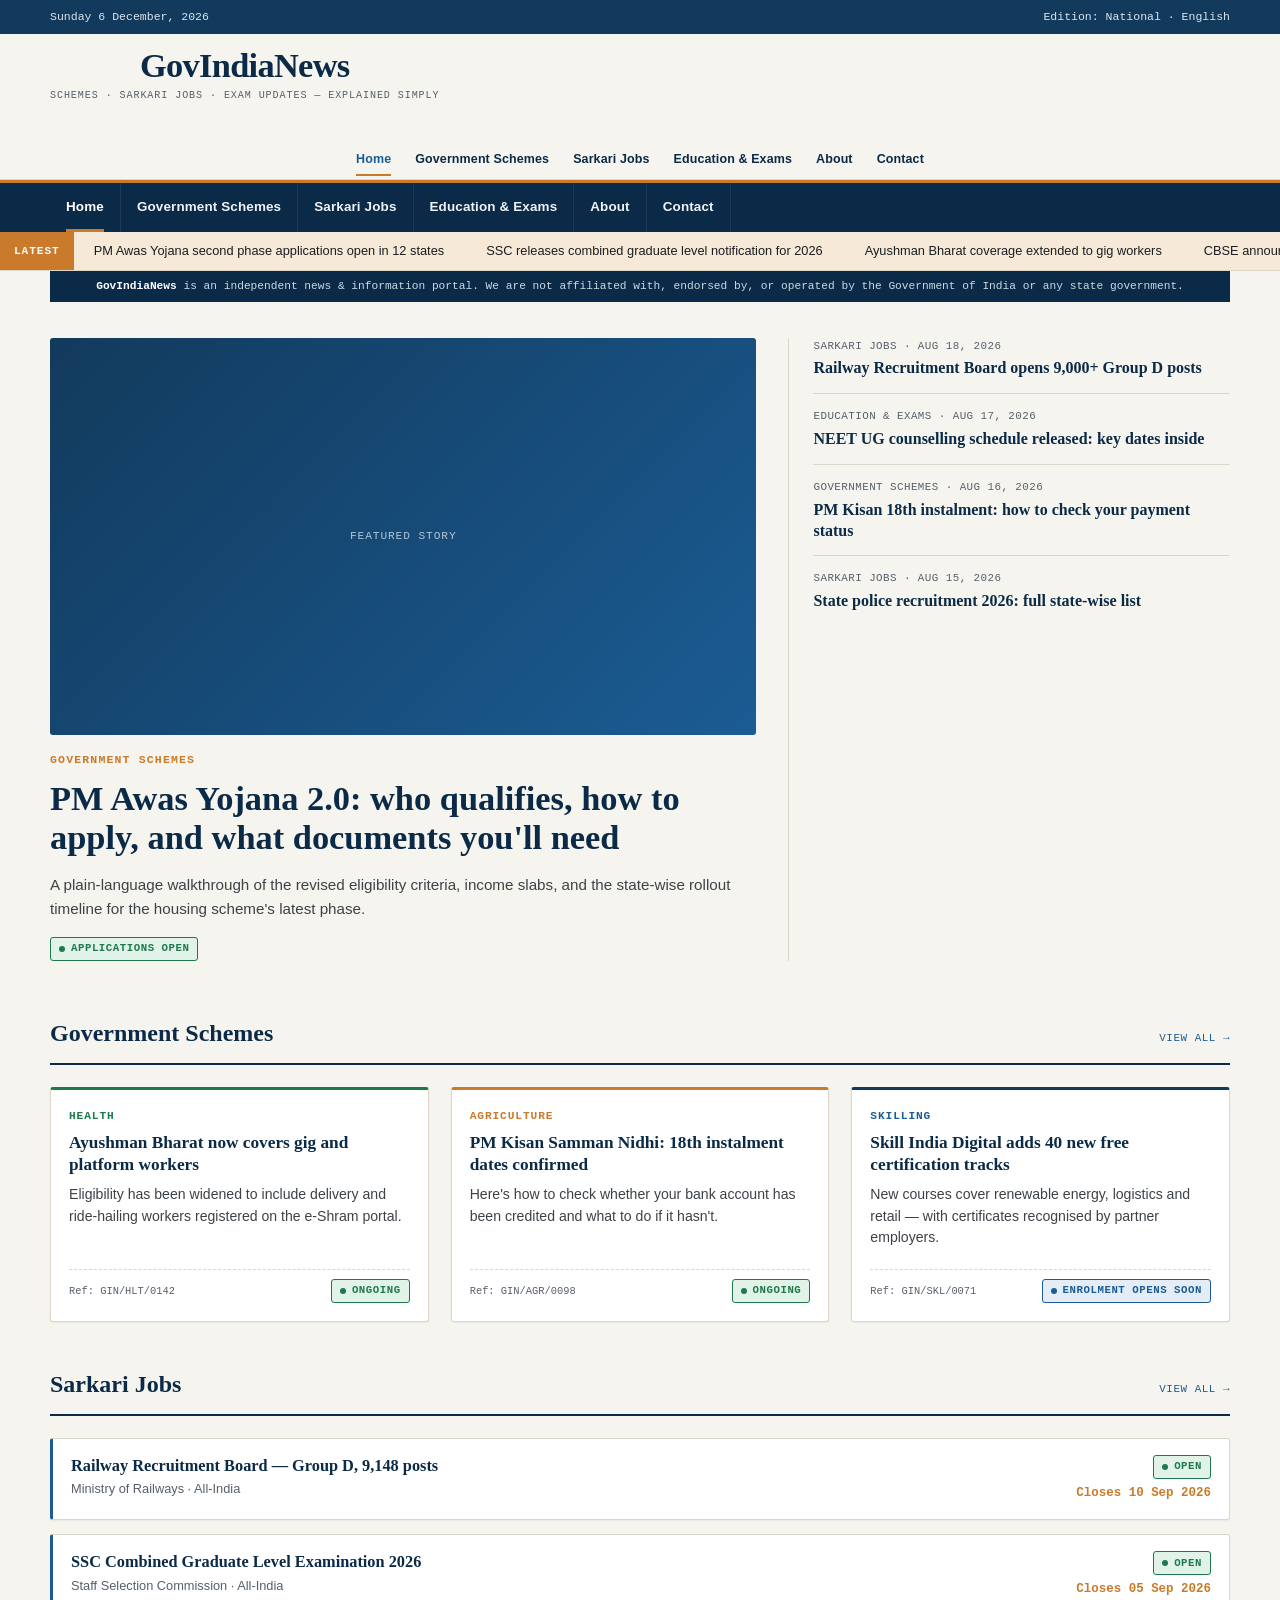
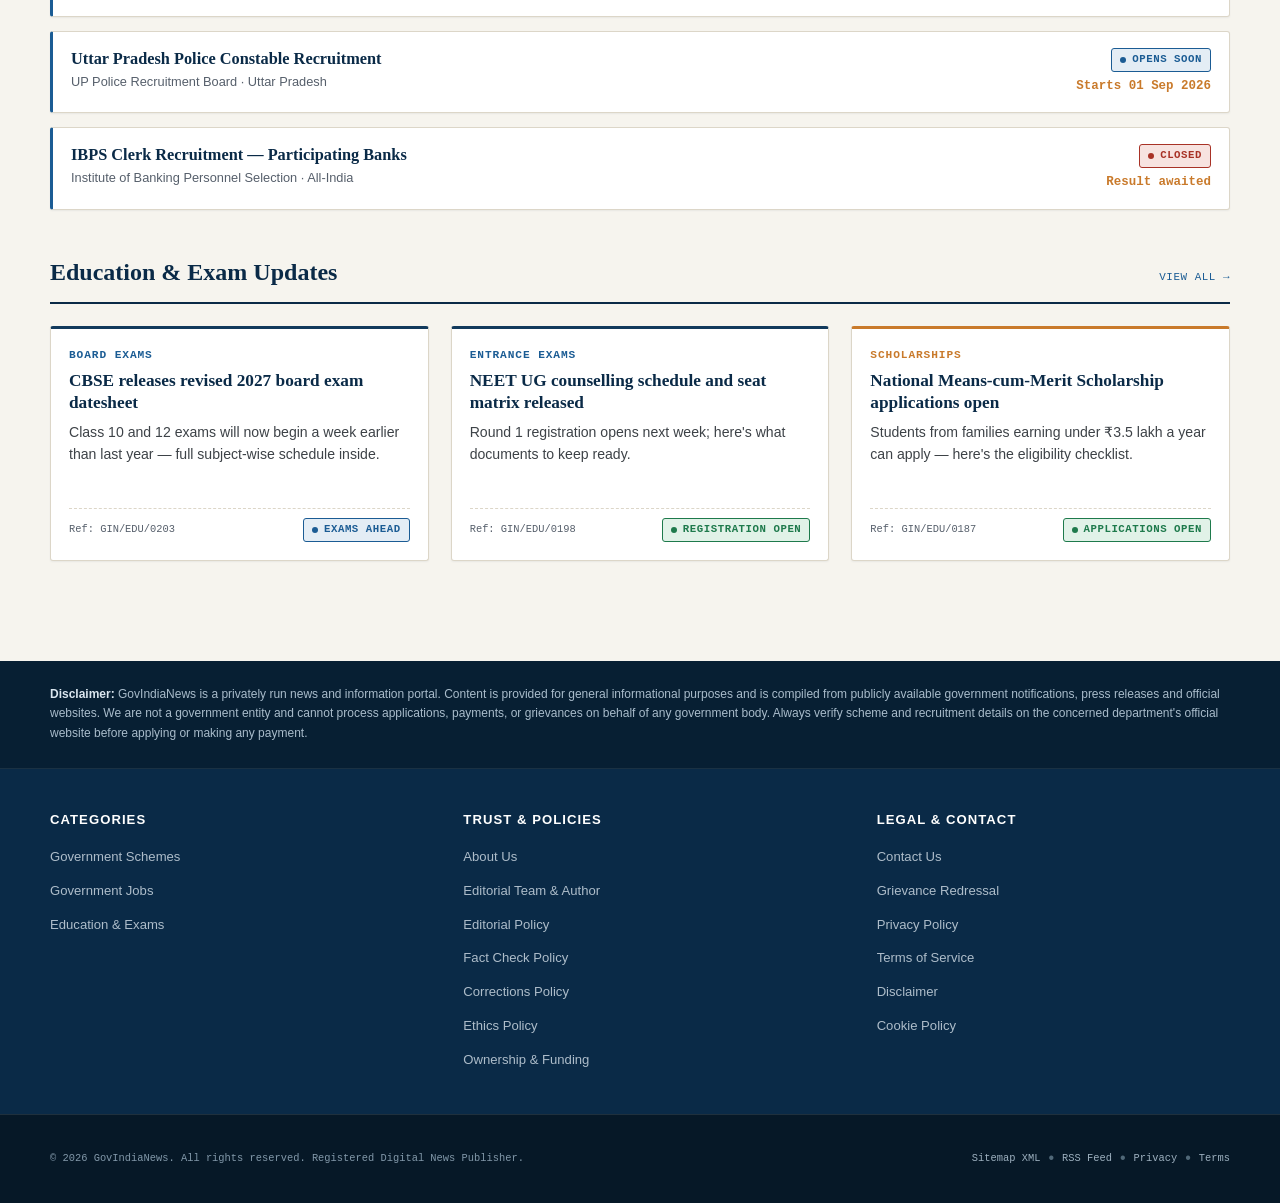
==== commit a50d4889: "Move Independence Notice to a new location in HTML" ====
--- a/index.html
+++ b/index.html
@@ -46,16 +46,6 @@
 
 <body>
 
-<!-- =========================================================
-     INDEPENDENCE NOTICE
-     ========================================================= -->
-
-<div class="disclaimer-bar">
-  <strong>GovIndiaNews</strong> is an independent news &amp; information portal.
-  We are not affiliated with, endorsed by, or operated by the Government of India
-  or any state government.
-</div>
-
 
 <!-- =========================================================
      UTILITY BAR
@@ -254,7 +244,15 @@
   <!-- =======================================================
        HERO
        ======================================================= -->
-
+<!-- =========================================================
+     INDEPENDENCE NOTICE
+     ========================================================= -->
+
+<div class="disclaimer-bar">
+  <strong>GovIndiaNews</strong> is an independent news &amp; information portal.
+  We are not affiliated with, endorsed by, or operated by the Government of India
+  or any state government.
+</div>
   <section class="hero" aria-labelledby="featured-heading">
 
     <div class="hero-lead">
--- a/styles.min.css
+++ b/styles.min.css
@@ -1 +1,2 @@
 :root{--navy-950:#0a2a47;--navy-900:#071f33;--navy-800:#123a5c;--blue-600:#1b5c94;--blue-100:#e4edf5;--amber-600:#c97a2b;--amber-100:#f7e9d7;--green-700:#1e7a4c;--green-100:#e1f2e8;--red-700:#a83226;--red-100:#f7e3e0;--paper-50:#f6f4ee;--paper-100:#eeeae0;--white:#fff;--ink-900:#1a1d21;--ink-700:#3d4247;--ink-500:#565f6b;--line:#dcd6c8;--radius:3px;--shadow-sm:0 1px 2px rgba(10,42,71,.06);--serif:Georgia,"Times New Roman",serif;--sans:Arial,Helvetica,sans-serif;--mono:"Courier New",Courier,monospace}*,*::before,*::after{box-sizing:border-box}html{-webkit-text-size-adjust:100%;scroll-behavior:auto}body{margin:0;background:var(--paper-50);color:var(--ink-900);font-family:var(--sans);font-size:16px;line-height:1.55;-webkit-font-smoothing:antialiased;text-rendering:optimizeSpeed}img{display:block;max-width:100%;height:auto}a{color:var(--blue-600);text-decoration:none}a:hover{text-decoration:underline}button,input,textarea,select{font:inherit}button{cursor:pointer}a:focus-visible,button:focus-visible,input:focus-visible,textarea:focus-visible,select:focus-visible{outline:2px solid var(--amber-600);outline-offset:2px}h1,h2,h3,h4{margin:0 0 .4em;color:var(--navy-950);font-family:var(--serif);font-weight:700}p{margin-top:0}ul,ol{margin-top:0}.container{width:min(1180px,calc(100% - 40px));margin-inline:auto}.utility-bar{min-height:34px;display:flex;align-items:center;background:var(--navy-800);color:#dbe6ef;font-family:var(--mono);font-size:.72rem}.utility-bar .container{min-height:34px;display:flex;align-items:center;justify-content:space-between;gap:10px}.masthead{background:var(--paper-50);border-bottom:1px solid var(--line)}.masthead .container{min-height:126px;display:flex;flex-direction:column;align-items:center;justify-content:center;gap:5px;text-align:center}.masthead h1{margin:0;font-size:2.6rem;line-height:1.05;letter-spacing:-.02em}.masthead h1 a{color:var(--navy-950);text-decoration:none}.tagline{color:var(--ink-500);font-family:var(--mono);font-size:.73rem;letter-spacing:.12em;text-transform:uppercase}.primary-nav{background:var(--navy-950);border-top:3px solid var(--amber-600)}.primary-nav .container{min-height:49px;display:flex;align-items:center;justify-content:space-between}.primary-nav ul{display:flex;align-items:stretch;list-style:none;margin:0;padding:0}.primary-nav li{margin:0;padding:0}.primary-nav a{position:relative;display:block;padding:14px 16px;color:#eef3f8;font-size:.84rem;font-weight:700;letter-spacing:.01em;text-decoration:none;border-right:1px solid rgba(255,255,255,.08)}.primary-nav a:hover{background:var(--navy-800);text-decoration:none}.primary-nav a.active{color:#fff}.primary-nav a.active::after{content:"";position:absolute;left:16px;right:16px;bottom:0;height:3px;background:var(--amber-600)}.nav-toggle{display:none;margin:0;padding:8px 12px;border:0;background:transparent;color:#fff;font-size:1.25rem}.disclaimer-bar{background:var(--navy-950);color:#cbd9e5;padding:7px 12px;font-family:var(--mono);font-size:.7rem;line-height:1.45;text-align:center}.disclaimer-bar strong{color:#fff}.ticker-wrap{min-height:39px;display:flex;align-items:stretch;overflow:hidden;background:var(--amber-100);border-bottom:1px solid var(--line)}.ticker-label{flex:0 0 auto;display:flex;align-items:center;padding:7px 14px;background:var(--amber-600);color:#fff;font-family:var(--mono);font-size:.7rem;font-weight:700;letter-spacing:.08em;text-transform:uppercase;white-space:nowrap}.ticker-track{min-width:0;flex:1;display:flex;align-items:center;overflow:hidden}.ticker-track ul{display:flex;align-items:center;width:max-content;list-style:none;margin:0;padding:0 20px;gap:42px;white-space:nowrap}.ticker-track li{flex:0 0 auto;color:var(--ink-700);font-size:.8rem}.ticker-track a{color:var(--ink-900)}main.container{padding-bottom:40px}.hero{display:grid;grid-template-columns:minmax(0,1.6fr) minmax(280px,1fr);gap:32px;padding-top:36px;padding-bottom:10px}.hero-lead{min-width:0}.hero-lead .thumb{width:100%;aspect-ratio:16/9;margin-bottom:16px;display:flex;align-items:center;justify-content:center;overflow:hidden;background:linear-gradient(135deg,var(--navy-800),var(--blue-600));border-radius:var(--radius);color:rgba(255,255,255,.68);font-family:var(--mono);font-size:.7rem;letter-spacing:.08em;text-transform:uppercase}.hero-lead .eyebrow{color:var(--amber-600);font-family:var(--mono);font-size:.72rem;font-weight:700;letter-spacing:.1em;text-transform:uppercase}.hero-lead h2{margin:.3em 0 .45em;font-size:clamp(1.75rem,3vw,2.15rem);line-height:1.14}.hero-lead h2 a{color:inherit;text-decoration:none}.hero-lead p{max-width:760px;margin-bottom:15px;color:var(--ink-700);font-size:.95rem}.hero-side{min-width:0;display:flex;flex-direction:column;border-left:1px solid var(--line);padding-left:24px}.hero-side article{padding:14px 0;border-bottom:1px solid var(--line)}.hero-side article:first-child{padding-top:0}.hero-side article:last-child{border-bottom:0}.hero-side .meta{color:var(--ink-500);font-family:var(--mono);font-size:.68rem;letter-spacing:.04em;text-transform:uppercase}.hero-side h3{margin:.25em 0 0;font-size:1rem;line-height:1.3}.hero-side h3 a{color:inherit}.status-pill{display:inline-flex;align-items:center;gap:6px;min-height:24px;padding:3px 8px;border:1px solid transparent;border-radius:var(--radius);font-family:var(--mono);font-size:.67rem;font-weight:700;letter-spacing:.05em;line-height:1.3;text-transform:uppercase}.status-pill::before{content:"";width:6px;height:6px;flex:0 0 6px;border-radius:50%;background:currentColor}.status-open{background:var(--green-100);color:var(--green-700);border-color:var(--green-700)}.status-upcoming{background:var(--blue-100);color:var(--blue-600);border-color:var(--blue-600)}.status-closed{background:var(--red-100);color:var(--red-700);border-color:var(--red-700)}.section-head{min-height:46px;display:flex;align-items:baseline;justify-content:space-between;gap:20px;margin-top:48px;margin-bottom:22px;padding-bottom:8px;border-bottom:2px solid var(--navy-950)}.section-head h2{margin:0;font-size:1.5rem;line-height:1.2}.section-head .see-all{flex:0 0 auto;color:var(--blue-600);font-family:var(--mono);font-size:.68rem;letter-spacing:.05em;text-transform:uppercase}.card-grid{display:grid;grid-template-columns:repeat(3,minmax(0,1fr));gap:22px}.card{min-width:0;min-height:235px;display:flex;flex-direction:column;padding:18px;background:#fff;border:1px solid var(--line);border-top:3px solid var(--blue-600);border-radius:var(--radius);box-shadow:var(--shadow-sm)}.card .cat{margin-bottom:6px;color:var(--blue-600);font-family:var(--mono);font-size:.7rem;font-weight:700;letter-spacing:.08em;text-transform:uppercase}.card h3{margin-bottom:8px;font-size:1.08rem;line-height:1.28}.card h3 a{color:inherit}.card p{flex:1;margin:0;color:var(--ink-700);font-size:.88rem;line-height:1.55}.card[data-cat="health"]{border-top-color:var(--green-700)}.card[data-cat="health"] .cat{color:var(--green-700)}.card[data-cat="agriculture"]{border-top-color:var(--amber-600)}.card[data-cat="agriculture"] .cat{color:var(--amber-600)}.card[data-cat="skilling"],.card[data-cat="education"]{border-top-color:var(--navy-800)}.card[data-cat="scholarship"]{border-top-color:var(--amber-600)}.card[data-cat="scholarship"] .cat{color:var(--amber-600)}.notif-line{min-height:34px;display:flex;align-items:center;justify-content:space-between;gap:8px;margin-top:14px;padding-top:9px;border-top:1px dashed var(--line);color:var(--ink-500);font-family:var(--mono);font-size:.65rem}.job-list{display:flex;flex-direction:column;gap:14px}.job-row{min-width:0;display:grid;grid-template-columns:minmax(0,1fr) auto;gap:16px;align-items:start;padding:16px 18px;background:#fff;border:1px solid var(--line);border-left:3px solid var(--blue-600);border-radius:var(--radius);box-shadow:var(--shadow-sm)}.job-row h3{margin:0 0 4px;font-size:1.02rem;line-height:1.3}.job-row h3 a{color:inherit}.job-row .org{color:var(--ink-500);font-size:.8rem;line-height:1.45}.job-row .deadline{min-width:145px;color:var(--ink-700);font-family:var(--mono);font-size:.68rem;text-align:right}.job-row .deadline .status-pill{margin-bottom:5px}.job-row .deadline strong{display:block;color:var(--amber-600);font-size:.78rem}.breadcrumb{padding-top:16px;color:var(--ink-500);font-family:var(--mono);font-size:.7rem;letter-spacing:.04em;text-transform:uppercase}.breadcrumb a{color:var(--ink-500)}.page-body{max-width:820px;margin:0 auto;padding:44px 0 60px}.page-body h1{margin-bottom:.2em;font-size:2rem}.page-body .updated{margin-bottom:2em;color:var(--ink-500);font-family:var(--mono);font-size:.72rem}.page-body h2{margin-top:2em;font-size:1.25rem}.page-body p,.page-body li{color:var(--ink-700);font-size:.96rem}.page-body ul,.page-body ol{padding-left:1.2em}.page-body li{margin-bottom:.45em}.article-head{max-width:760px;margin:0 auto;padding:24px 0 0}.article-head .eyebrow{color:var(--amber-600);font-family:var(--mono);font-size:.72rem;font-weight:700;letter-spacing:.1em;text-transform:uppercase}.article-head h1{margin:.3em 0 .5em;font-size:clamp(1.8rem,4vw,2.3rem);line-height:1.18}.article-head .byline{margin-bottom:26px;padding-bottom:18px;border-bottom:1px solid var(--line);color:var(--ink-500);font-family:var(--mono);font-size:.72rem}.article-body{max-width:760px;margin:0 auto;color:var(--ink-700);font-size:1rem}.article-body p{margin-bottom:1.2em}.article-body h2{margin-top:1.6em;font-size:1.3rem}.article-body h3{margin-top:1.3em;font-size:1.1rem}.article-thumb{width:100%;aspect-ratio:16/9;margin:0 0 28px;display:flex;align-items:center;justify-content:center;overflow:hidden;background:linear-gradient(135deg,var(--navy-800),var(--blue-600));border-radius:var(--radius);color:rgba(255,255,255,.65);font-family:var(--mono);font-size:.72rem;letter-spacing:.08em;text-transform:uppercase}.author-hero{display:flex;align-items:center;gap:24px;max-width:820px;margin:32px auto 0;padding:26px;background:#fff;border:1px solid var(--line);border-top:3px solid var(--amber-600);border-radius:var(--radius);box-shadow:var(--shadow-sm)}.author-avatar{flex:0 0 88px;width:88px;height:88px;display:flex;align-items:center;justify-content:center;border-radius:50%;background:linear-gradient(135deg,var(--navy-800),var(--blue-600));color:#fff;font-family:var(--serif);font-size:1.6rem;font-weight:700}.author-hero .eyebrow{color:var(--amber-600);font-family:var(--mono);font-size:.72rem;font-weight:700;letter-spacing:.1em;text-transform:uppercase}.author-hero h1{margin:.2em 0 .3em;font-size:1.7rem}.author-meta{margin:0 0 10px;color:var(--ink-500);font-family:var(--mono);font-size:.78rem}.author-links{display:flex;gap:14px;font-size:.85rem}.contact-form{display:flex;flex-direction:column;gap:14px;margin-top:24px}.contact-form label{color:var(--ink-900);font-size:.85rem;font-weight:600}.contact-form input,.contact-form textarea{width:100%;padding:10px 12px;background:#fff;border:1px solid var(--line);border-radius:var(--radius);color:var(--ink-900);font-family:var(--sans);font-size:.95rem}.contact-form textarea{min-height:150px;resize:vertical}.contact-form button{align-self:flex-start;padding:11px 22px;background:var(--navy-950);color:#fff;border:0;border-radius:var(--radius);font-weight:700}.contact-form button:hover{background:var(--navy-800)}.ad-slot{max-width:1180px;min-height:250px;margin:36px auto;padding:20px;display:flex;flex-direction:column;align-items:center;justify-content:center;gap:6px;background:#fdfcf9;border:1px dashed var(--line);border-radius:var(--radius)}.ad-slot .ad-label,.ad-slot .ad-placeholder{color:var(--ink-500);font-family:var(--mono);font-size:.7rem}.footer{width:100%;margin-top:60px;background:var(--navy-950);color:#cfdae4}.footer-disclaimer{width:100%;margin:0;padding:24px 0;background:var(--navy-900);border-bottom:1px solid rgba(255,255,255,.08)}.footer-disclaimer .container{width:min(1180px,calc(100% - 40px));margin:0 auto;padding:0}.footer-disclaimer p{max-width:100%;margin:0;color:#a9bccb;font-family:var(--sans);font-size:.75rem;line-height:1.65}.footer-disclaimer strong{color:#dbe6ef}.footer-main{width:100%;background:var(--navy-950)}.footer-main .container{width:min(1180px,calc(100% - 40px));margin:0 auto;padding:42px 0}.footer-grid{width:100%;display:grid;grid-template-columns:repeat(3,minmax(0,1fr));gap:60px;margin:0;padding:0}.footer-col{min-width:0}.footer-col-title,.footer-col h4{margin:0 0 16px;color:#fff;font-family:var(--sans);font-size:.82rem;font-weight:700;line-height:1.3;letter-spacing:.08em;text-transform:uppercase}.footer-links{display:flex;flex-direction:column;gap:9px;list-style:none;margin:0;padding:0}.footer-links li{display:block;margin:0;padding:0;list-style:none}.footer-links li::before{content:none}.footer-links a{display:inline;color:#aebdca;font-family:var(--sans);font-size:.82rem;line-height:1.5}.footer-links a:hover{color:#fff;text-decoration:underline}.footer-bottom{width:100%;margin:0;padding:0;background:#061827;border-top:1px solid rgba(255,255,255,.1)}.footer-bottom .container{width:min(1180px,calc(100% - 40px));margin:0 auto;padding:20px 0}.footer-bottom-inner{min-height:48px;display:flex;align-items:center;justify-content:space-between;gap:20px}.footer-copyright{color:#8298a9;font-family:var(--mono);font-size:.65rem;line-height:1.6}.footer-bottom-links{display:flex;align-items:center;justify-content:flex-end;flex-wrap:wrap;gap:8px}.footer-bottom-links a{color:#9db0bf;font-family:var(--mono);font-size:.65rem}.footer-bottom-links a:hover{color:#fff;text-decoration:underline}.footer-bottom-links span{color:#506878}@media(max-width:900px){.container{width:min(100% - 32px,1180px)}.hero{grid-template-columns:1fr;gap:24px}.hero-side{border-left:0;border-top:1px solid var(--line);padding-top:16px;padding-left:0}.hero-side article:first-child{padding-top:0}.card-grid{grid-template-columns:repeat(2,minmax(0,1fr))}.footer-disclaimer .container,.footer-main .container,.footer-bottom .container{width:min(100% - 32px,1180px)}.footer-grid{gap:30px}.footer-bottom-inner{align-items:flex-start;flex-direction:column}.footer-bottom-links{justify-content:flex-start}}@media(max-width:640px){body{font-size:15px}.container{width:calc(100% - 28px)}.utility-bar{font-size:.62rem}.utility-bar .container{min-height:32px}.masthead .container{min-height:100px}.masthead h1{font-size:2rem}.tagline{font-size:.6rem;letter-spacing:.08em;line-height:1.4}.primary-nav .container{min-height:48px}.primary-nav ul{display:none;width:100%;flex-direction:column}.primary-nav ul.open{display:flex}.primary-nav a{padding:13px 12px;border-right:0;border-bottom:1px solid rgba(255,255,255,.08)}.nav-toggle{display:block;margin-left:auto}.disclaimer-bar{padding:7px 10px;font-size:.62rem}.ticker-label{padding-inline:10px;font-size:.62rem}.ticker-track ul{gap:28px;padding-inline:16px}.ticker-track li{font-size:.7rem}.hero{padding-top:24px;gap:20px}.hero-lead .thumb{margin-bottom:13px}.hero-lead h2{font-size:1.7rem}.hero-lead p{font-size:.87rem}.section-head{min-height:43px;margin-top:38px;margin-bottom:16px;gap:10px}.section-head h2{font-size:1.25rem}.section-head .see-all{font-size:.6rem}.card-grid{grid-template-columns:1fr;gap:14px}.card{min-height:0;padding:16px}.card h3{font-size:1.05rem}.card p{font-size:.84rem}.notif-line{align-items:flex-start;flex-wrap:wrap;font-size:.6rem}.job-list{gap:10px}.job-row{grid-template-columns:1fr;gap:10px;padding:15px}.job-row h3{font-size:1rem}.job-row .deadline{min-width:0;text-align:left}.page-body{padding-top:30px}.page-body h1{font-size:1.75rem}.article-head{padding-top:20px}.article-head h1{font-size:1.75rem}.article-body{font-size:.94rem}.author-hero{align-items:flex-start;flex-direction:column}.footer{margin-top:45px}.footer-disclaimer{padding:22px 0}.footer-disclaimer .container,.footer-main .container,.footer-bottom .container{width:calc(100% - 28px)}.footer-disclaimer p{font-size:.7rem;line-height:1.65}.footer-main .container{padding:34px 0 38px}.footer-grid{grid-template-columns:repeat(3,minmax(0,1fr));gap:12px}.footer-col-title,.footer-col h4{margin-bottom:13px;font-size:.64rem}.footer-links{gap:8px}.footer-links a{font-size:.64rem;line-height:1.45;overflow-wrap:anywhere}.footer-bottom .container{padding:19px 0 24px}.footer-bottom-inner{min-height:0;align-items:flex-start;gap:14px}.footer-copyright{width:100%;font-size:.58rem}.footer-bottom-links{width:100%;justify-content:flex-start;gap:6px}.footer-bottom-links a{font-size:.58rem}.footer-bottom-links span{font-size:.5rem}}@media(max-width:380px){.container{width:calc(100% - 24px)}.masthead h1{font-size:1.8rem}.hero-lead h2{font-size:1.55rem}.footer-grid{gap:8px}.footer-col-title,.footer-col h4{font-size:.59rem}.footer-links a{font-size:.59rem}}@media(prefers-reduced-motion:reduce){html{scroll-behavior:auto}}@media print{.utility-bar,.primary-nav,.disclaimer-bar,.ticker-wrap,.footer{display:none}body{background:#fff;color:#000}a{color:#000}}
+.masthead{padding:0;border-bottom:1px solid var(--line)}.masthead>.container{min-height:82px;display:flex;align-items:center;justify-content:space-between;gap:24px}.masthead-row{width:100%;min-height:82px;display:flex;align-items:center;justify-content:space-between;gap:24px}.brand{min-width:0}.masthead h1{margin:0;font-size:2.15rem;line-height:1;letter-spacing:-.02em}.masthead .tagline{margin-top:6px;font-size:.63rem;line-height:1.3;letter-spacing:.09em}.masthead .nav-toggle{display:none;flex:0 0 auto;width:46px;height:42px;align-items:center;justify-content:center;margin:0;padding:0;border:0;background:transparent;color:var(--navy-950);font-size:1.75rem;line-height:1}.masthead .nav-toggle:hover{color:var(--amber-600)}.masthead .primary-nav{flex:0 0 auto;background:transparent;border:0}.masthead .primary-nav .container{min-height:0}.masthead .primary-nav ul{display:flex;align-items:center;gap:0}.masthead .primary-nav a{padding:10px 12px;color:var(--navy-950);border:0;font-size:.78rem}.masthead .primary-nav a:hover{background:transparent;color:var(--blue-600)}.masthead .primary-nav a.active{color:var(--blue-600)}.masthead .primary-nav a.active::after{left:12px;right:12px;bottom:3px;height:2px}@media(max-width:640px){.masthead>.container{width:calc(100% - 28px);min-height:76px;display:block}.masthead-row{min-height:76px;gap:12px}.brand{padding-right:8px}.masthead h1{font-size:1.72rem;white-space:nowrap}.masthead .tagline{max-width:270px;margin-top:5px;font-size:.52rem;letter-spacing:.065em;line-height:1.35}.masthead .nav-toggle{display:flex}.masthead .primary-nav{width:100%;padding:0}.masthead .primary-nav ul{display:none;width:100%;flex-direction:column;align-items:stretch;margin:0 0 12px;padding:4px 0;background:var(--navy-950);border-radius:var(--radius);overflow:hidden}.masthead .primary-nav ul.open{display:flex}.masthead .primary-nav li{width:100%}.masthead .primary-nav a{display:block;width:100%;padding:12px 14px;color:#eef3f8;border-bottom:1px solid rgba(255,255,255,.08);font-size:.8rem}.masthead .primary-nav li:last-child a{border-bottom:0}.masthead .primary-nav a:hover{background:var(--navy-800);color:#fff}.masthead .primary-nav a.active{color:#fff;background:var(--navy-800)}.masthead .primary-nav a.active::after{display:none}.primary-nav{border-top:0}.ticker-wrap{min-height:38px}}@media(max-width:380px){.masthead>.container{width:calc(100% - 24px)}.masthead h1{font-size:1.55rem}.masthead .tagline{max-width:235px;font-size:.48rem}.masthead .nav-toggle{width:42px;height:40px;font-size:1.6rem}}
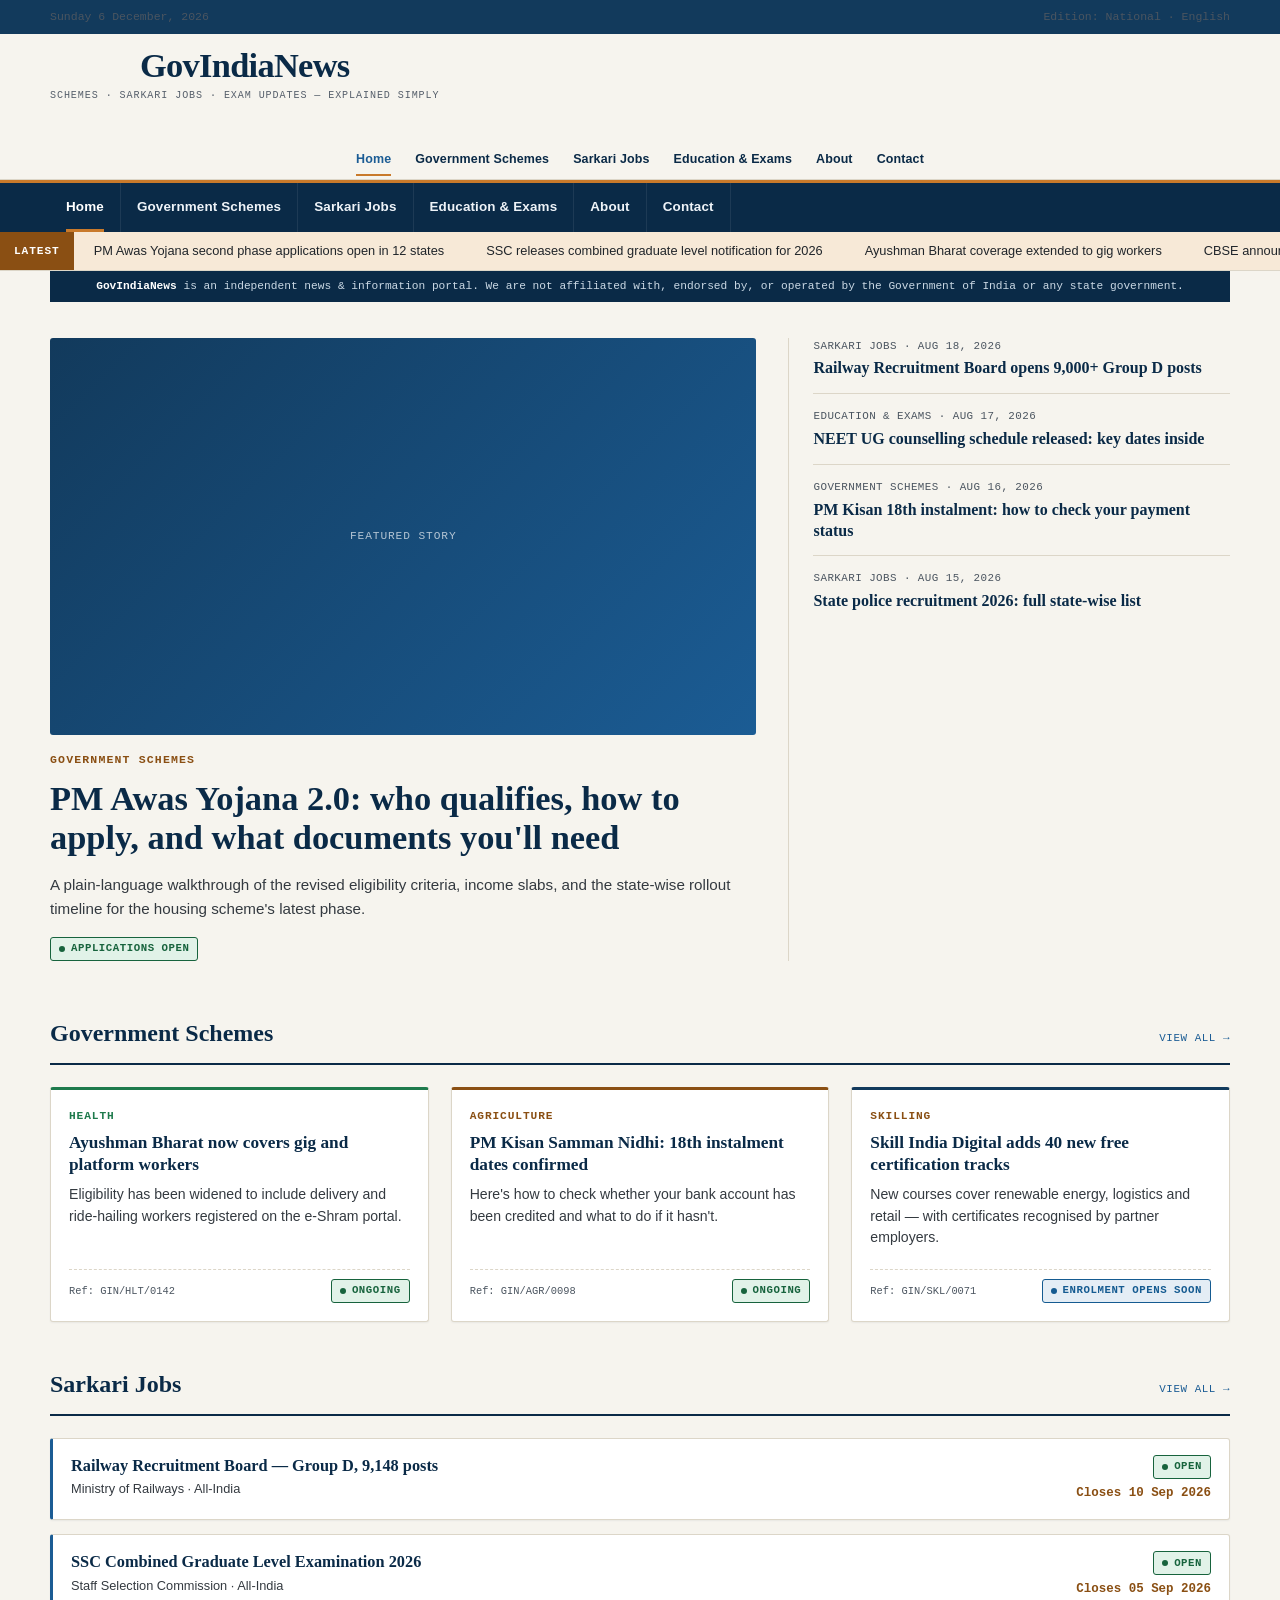
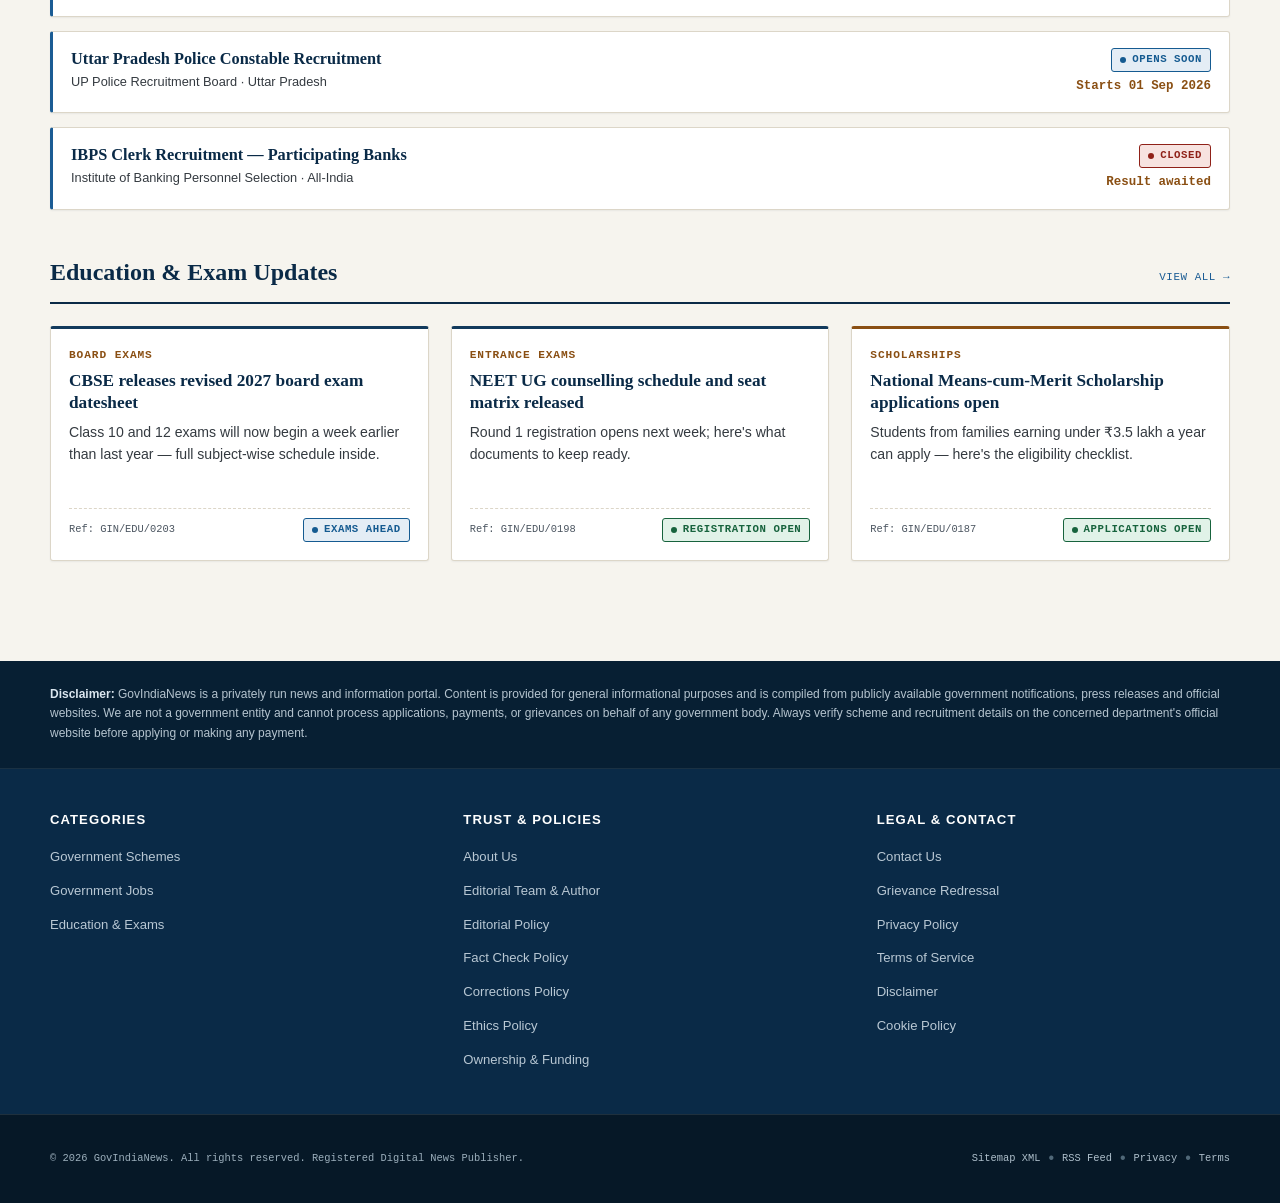
==== commit eedf74f0: "Remove navigation toggle button Removed navigation toggle button from the HTML." ====
--- a/index.html
+++ b/index.html
@@ -178,15 +178,6 @@
         <a href="contact.html">Contact</a>
       </li>
     </ul>
-
-    <button
-      class="nav-toggle"
-      type="button"
-      aria-label="Toggle navigation menu"
-      aria-expanded="false"
-      aria-controls="primary-menu"
-    >&#9776;</button>
-
   </div>
 </nav>
 
--- a/styles.min.css
+++ b/styles.min.css
@@ -1,2 +1,3 @@
 :root{--navy-950:#0a2a47;--navy-900:#071f33;--navy-800:#123a5c;--blue-600:#1b5c94;--blue-100:#e4edf5;--amber-600:#c97a2b;--amber-100:#f7e9d7;--green-700:#1e7a4c;--green-100:#e1f2e8;--red-700:#a83226;--red-100:#f7e3e0;--paper-50:#f6f4ee;--paper-100:#eeeae0;--white:#fff;--ink-900:#1a1d21;--ink-700:#3d4247;--ink-500:#565f6b;--line:#dcd6c8;--radius:3px;--shadow-sm:0 1px 2px rgba(10,42,71,.06);--serif:Georgia,"Times New Roman",serif;--sans:Arial,Helvetica,sans-serif;--mono:"Courier New",Courier,monospace}*,*::before,*::after{box-sizing:border-box}html{-webkit-text-size-adjust:100%;scroll-behavior:auto}body{margin:0;background:var(--paper-50);color:var(--ink-900);font-family:var(--sans);font-size:16px;line-height:1.55;-webkit-font-smoothing:antialiased;text-rendering:optimizeSpeed}img{display:block;max-width:100%;height:auto}a{color:var(--blue-600);text-decoration:none}a:hover{text-decoration:underline}button,input,textarea,select{font:inherit}button{cursor:pointer}a:focus-visible,button:focus-visible,input:focus-visible,textarea:focus-visible,select:focus-visible{outline:2px solid var(--amber-600);outline-offset:2px}h1,h2,h3,h4{margin:0 0 .4em;color:var(--navy-950);font-family:var(--serif);font-weight:700}p{margin-top:0}ul,ol{margin-top:0}.container{width:min(1180px,calc(100% - 40px));margin-inline:auto}.utility-bar{min-height:34px;display:flex;align-items:center;background:var(--navy-800);color:#dbe6ef;font-family:var(--mono);font-size:.72rem}.utility-bar .container{min-height:34px;display:flex;align-items:center;justify-content:space-between;gap:10px}.masthead{background:var(--paper-50);border-bottom:1px solid var(--line)}.masthead .container{min-height:126px;display:flex;flex-direction:column;align-items:center;justify-content:center;gap:5px;text-align:center}.masthead h1{margin:0;font-size:2.6rem;line-height:1.05;letter-spacing:-.02em}.masthead h1 a{color:var(--navy-950);text-decoration:none}.tagline{color:var(--ink-500);font-family:var(--mono);font-size:.73rem;letter-spacing:.12em;text-transform:uppercase}.primary-nav{background:var(--navy-950);border-top:3px solid var(--amber-600)}.primary-nav .container{min-height:49px;display:flex;align-items:center;justify-content:space-between}.primary-nav ul{display:flex;align-items:stretch;list-style:none;margin:0;padding:0}.primary-nav li{margin:0;padding:0}.primary-nav a{position:relative;display:block;padding:14px 16px;color:#eef3f8;font-size:.84rem;font-weight:700;letter-spacing:.01em;text-decoration:none;border-right:1px solid rgba(255,255,255,.08)}.primary-nav a:hover{background:var(--navy-800);text-decoration:none}.primary-nav a.active{color:#fff}.primary-nav a.active::after{content:"";position:absolute;left:16px;right:16px;bottom:0;height:3px;background:var(--amber-600)}.nav-toggle{display:none;margin:0;padding:8px 12px;border:0;background:transparent;color:#fff;font-size:1.25rem}.disclaimer-bar{background:var(--navy-950);color:#cbd9e5;padding:7px 12px;font-family:var(--mono);font-size:.7rem;line-height:1.45;text-align:center}.disclaimer-bar strong{color:#fff}.ticker-wrap{min-height:39px;display:flex;align-items:stretch;overflow:hidden;background:var(--amber-100);border-bottom:1px solid var(--line)}.ticker-label{flex:0 0 auto;display:flex;align-items:center;padding:7px 14px;background:var(--amber-600);color:#fff;font-family:var(--mono);font-size:.7rem;font-weight:700;letter-spacing:.08em;text-transform:uppercase;white-space:nowrap}.ticker-track{min-width:0;flex:1;display:flex;align-items:center;overflow:hidden}.ticker-track ul{display:flex;align-items:center;width:max-content;list-style:none;margin:0;padding:0 20px;gap:42px;white-space:nowrap}.ticker-track li{flex:0 0 auto;color:var(--ink-700);font-size:.8rem}.ticker-track a{color:var(--ink-900)}main.container{padding-bottom:40px}.hero{display:grid;grid-template-columns:minmax(0,1.6fr) minmax(280px,1fr);gap:32px;padding-top:36px;padding-bottom:10px}.hero-lead{min-width:0}.hero-lead .thumb{width:100%;aspect-ratio:16/9;margin-bottom:16px;display:flex;align-items:center;justify-content:center;overflow:hidden;background:linear-gradient(135deg,var(--navy-800),var(--blue-600));border-radius:var(--radius);color:rgba(255,255,255,.68);font-family:var(--mono);font-size:.7rem;letter-spacing:.08em;text-transform:uppercase}.hero-lead .eyebrow{color:var(--amber-600);font-family:var(--mono);font-size:.72rem;font-weight:700;letter-spacing:.1em;text-transform:uppercase}.hero-lead h2{margin:.3em 0 .45em;font-size:clamp(1.75rem,3vw,2.15rem);line-height:1.14}.hero-lead h2 a{color:inherit;text-decoration:none}.hero-lead p{max-width:760px;margin-bottom:15px;color:var(--ink-700);font-size:.95rem}.hero-side{min-width:0;display:flex;flex-direction:column;border-left:1px solid var(--line);padding-left:24px}.hero-side article{padding:14px 0;border-bottom:1px solid var(--line)}.hero-side article:first-child{padding-top:0}.hero-side article:last-child{border-bottom:0}.hero-side .meta{color:var(--ink-500);font-family:var(--mono);font-size:.68rem;letter-spacing:.04em;text-transform:uppercase}.hero-side h3{margin:.25em 0 0;font-size:1rem;line-height:1.3}.hero-side h3 a{color:inherit}.status-pill{display:inline-flex;align-items:center;gap:6px;min-height:24px;padding:3px 8px;border:1px solid transparent;border-radius:var(--radius);font-family:var(--mono);font-size:.67rem;font-weight:700;letter-spacing:.05em;line-height:1.3;text-transform:uppercase}.status-pill::before{content:"";width:6px;height:6px;flex:0 0 6px;border-radius:50%;background:currentColor}.status-open{background:var(--green-100);color:var(--green-700);border-color:var(--green-700)}.status-upcoming{background:var(--blue-100);color:var(--blue-600);border-color:var(--blue-600)}.status-closed{background:var(--red-100);color:var(--red-700);border-color:var(--red-700)}.section-head{min-height:46px;display:flex;align-items:baseline;justify-content:space-between;gap:20px;margin-top:48px;margin-bottom:22px;padding-bottom:8px;border-bottom:2px solid var(--navy-950)}.section-head h2{margin:0;font-size:1.5rem;line-height:1.2}.section-head .see-all{flex:0 0 auto;color:var(--blue-600);font-family:var(--mono);font-size:.68rem;letter-spacing:.05em;text-transform:uppercase}.card-grid{display:grid;grid-template-columns:repeat(3,minmax(0,1fr));gap:22px}.card{min-width:0;min-height:235px;display:flex;flex-direction:column;padding:18px;background:#fff;border:1px solid var(--line);border-top:3px solid var(--blue-600);border-radius:var(--radius);box-shadow:var(--shadow-sm)}.card .cat{margin-bottom:6px;color:var(--blue-600);font-family:var(--mono);font-size:.7rem;font-weight:700;letter-spacing:.08em;text-transform:uppercase}.card h3{margin-bottom:8px;font-size:1.08rem;line-height:1.28}.card h3 a{color:inherit}.card p{flex:1;margin:0;color:var(--ink-700);font-size:.88rem;line-height:1.55}.card[data-cat="health"]{border-top-color:var(--green-700)}.card[data-cat="health"] .cat{color:var(--green-700)}.card[data-cat="agriculture"]{border-top-color:var(--amber-600)}.card[data-cat="agriculture"] .cat{color:var(--amber-600)}.card[data-cat="skilling"],.card[data-cat="education"]{border-top-color:var(--navy-800)}.card[data-cat="scholarship"]{border-top-color:var(--amber-600)}.card[data-cat="scholarship"] .cat{color:var(--amber-600)}.notif-line{min-height:34px;display:flex;align-items:center;justify-content:space-between;gap:8px;margin-top:14px;padding-top:9px;border-top:1px dashed var(--line);color:var(--ink-500);font-family:var(--mono);font-size:.65rem}.job-list{display:flex;flex-direction:column;gap:14px}.job-row{min-width:0;display:grid;grid-template-columns:minmax(0,1fr) auto;gap:16px;align-items:start;padding:16px 18px;background:#fff;border:1px solid var(--line);border-left:3px solid var(--blue-600);border-radius:var(--radius);box-shadow:var(--shadow-sm)}.job-row h3{margin:0 0 4px;font-size:1.02rem;line-height:1.3}.job-row h3 a{color:inherit}.job-row .org{color:var(--ink-500);font-size:.8rem;line-height:1.45}.job-row .deadline{min-width:145px;color:var(--ink-700);font-family:var(--mono);font-size:.68rem;text-align:right}.job-row .deadline .status-pill{margin-bottom:5px}.job-row .deadline strong{display:block;color:var(--amber-600);font-size:.78rem}.breadcrumb{padding-top:16px;color:var(--ink-500);font-family:var(--mono);font-size:.7rem;letter-spacing:.04em;text-transform:uppercase}.breadcrumb a{color:var(--ink-500)}.page-body{max-width:820px;margin:0 auto;padding:44px 0 60px}.page-body h1{margin-bottom:.2em;font-size:2rem}.page-body .updated{margin-bottom:2em;color:var(--ink-500);font-family:var(--mono);font-size:.72rem}.page-body h2{margin-top:2em;font-size:1.25rem}.page-body p,.page-body li{color:var(--ink-700);font-size:.96rem}.page-body ul,.page-body ol{padding-left:1.2em}.page-body li{margin-bottom:.45em}.article-head{max-width:760px;margin:0 auto;padding:24px 0 0}.article-head .eyebrow{color:var(--amber-600);font-family:var(--mono);font-size:.72rem;font-weight:700;letter-spacing:.1em;text-transform:uppercase}.article-head h1{margin:.3em 0 .5em;font-size:clamp(1.8rem,4vw,2.3rem);line-height:1.18}.article-head .byline{margin-bottom:26px;padding-bottom:18px;border-bottom:1px solid var(--line);color:var(--ink-500);font-family:var(--mono);font-size:.72rem}.article-body{max-width:760px;margin:0 auto;color:var(--ink-700);font-size:1rem}.article-body p{margin-bottom:1.2em}.article-body h2{margin-top:1.6em;font-size:1.3rem}.article-body h3{margin-top:1.3em;font-size:1.1rem}.article-thumb{width:100%;aspect-ratio:16/9;margin:0 0 28px;display:flex;align-items:center;justify-content:center;overflow:hidden;background:linear-gradient(135deg,var(--navy-800),var(--blue-600));border-radius:var(--radius);color:rgba(255,255,255,.65);font-family:var(--mono);font-size:.72rem;letter-spacing:.08em;text-transform:uppercase}.author-hero{display:flex;align-items:center;gap:24px;max-width:820px;margin:32px auto 0;padding:26px;background:#fff;border:1px solid var(--line);border-top:3px solid var(--amber-600);border-radius:var(--radius);box-shadow:var(--shadow-sm)}.author-avatar{flex:0 0 88px;width:88px;height:88px;display:flex;align-items:center;justify-content:center;border-radius:50%;background:linear-gradient(135deg,var(--navy-800),var(--blue-600));color:#fff;font-family:var(--serif);font-size:1.6rem;font-weight:700}.author-hero .eyebrow{color:var(--amber-600);font-family:var(--mono);font-size:.72rem;font-weight:700;letter-spacing:.1em;text-transform:uppercase}.author-hero h1{margin:.2em 0 .3em;font-size:1.7rem}.author-meta{margin:0 0 10px;color:var(--ink-500);font-family:var(--mono);font-size:.78rem}.author-links{display:flex;gap:14px;font-size:.85rem}.contact-form{display:flex;flex-direction:column;gap:14px;margin-top:24px}.contact-form label{color:var(--ink-900);font-size:.85rem;font-weight:600}.contact-form input,.contact-form textarea{width:100%;padding:10px 12px;background:#fff;border:1px solid var(--line);border-radius:var(--radius);color:var(--ink-900);font-family:var(--sans);font-size:.95rem}.contact-form textarea{min-height:150px;resize:vertical}.contact-form button{align-self:flex-start;padding:11px 22px;background:var(--navy-950);color:#fff;border:0;border-radius:var(--radius);font-weight:700}.contact-form button:hover{background:var(--navy-800)}.ad-slot{max-width:1180px;min-height:250px;margin:36px auto;padding:20px;display:flex;flex-direction:column;align-items:center;justify-content:center;gap:6px;background:#fdfcf9;border:1px dashed var(--line);border-radius:var(--radius)}.ad-slot .ad-label,.ad-slot .ad-placeholder{color:var(--ink-500);font-family:var(--mono);font-size:.7rem}.footer{width:100%;margin-top:60px;background:var(--navy-950);color:#cfdae4}.footer-disclaimer{width:100%;margin:0;padding:24px 0;background:var(--navy-900);border-bottom:1px solid rgba(255,255,255,.08)}.footer-disclaimer .container{width:min(1180px,calc(100% - 40px));margin:0 auto;padding:0}.footer-disclaimer p{max-width:100%;margin:0;color:#a9bccb;font-family:var(--sans);font-size:.75rem;line-height:1.65}.footer-disclaimer strong{color:#dbe6ef}.footer-main{width:100%;background:var(--navy-950)}.footer-main .container{width:min(1180px,calc(100% - 40px));margin:0 auto;padding:42px 0}.footer-grid{width:100%;display:grid;grid-template-columns:repeat(3,minmax(0,1fr));gap:60px;margin:0;padding:0}.footer-col{min-width:0}.footer-col-title,.footer-col h4{margin:0 0 16px;color:#fff;font-family:var(--sans);font-size:.82rem;font-weight:700;line-height:1.3;letter-spacing:.08em;text-transform:uppercase}.footer-links{display:flex;flex-direction:column;gap:9px;list-style:none;margin:0;padding:0}.footer-links li{display:block;margin:0;padding:0;list-style:none}.footer-links li::before{content:none}.footer-links a{display:inline;color:#aebdca;font-family:var(--sans);font-size:.82rem;line-height:1.5}.footer-links a:hover{color:#fff;text-decoration:underline}.footer-bottom{width:100%;margin:0;padding:0;background:#061827;border-top:1px solid rgba(255,255,255,.1)}.footer-bottom .container{width:min(1180px,calc(100% - 40px));margin:0 auto;padding:20px 0}.footer-bottom-inner{min-height:48px;display:flex;align-items:center;justify-content:space-between;gap:20px}.footer-copyright{color:#8298a9;font-family:var(--mono);font-size:.65rem;line-height:1.6}.footer-bottom-links{display:flex;align-items:center;justify-content:flex-end;flex-wrap:wrap;gap:8px}.footer-bottom-links a{color:#9db0bf;font-family:var(--mono);font-size:.65rem}.footer-bottom-links a:hover{color:#fff;text-decoration:underline}.footer-bottom-links span{color:#506878}@media(max-width:900px){.container{width:min(100% - 32px,1180px)}.hero{grid-template-columns:1fr;gap:24px}.hero-side{border-left:0;border-top:1px solid var(--line);padding-top:16px;padding-left:0}.hero-side article:first-child{padding-top:0}.card-grid{grid-template-columns:repeat(2,minmax(0,1fr))}.footer-disclaimer .container,.footer-main .container,.footer-bottom .container{width:min(100% - 32px,1180px)}.footer-grid{gap:30px}.footer-bottom-inner{align-items:flex-start;flex-direction:column}.footer-bottom-links{justify-content:flex-start}}@media(max-width:640px){body{font-size:15px}.container{width:calc(100% - 28px)}.utility-bar{font-size:.62rem}.utility-bar .container{min-height:32px}.masthead .container{min-height:100px}.masthead h1{font-size:2rem}.tagline{font-size:.6rem;letter-spacing:.08em;line-height:1.4}.primary-nav .container{min-height:48px}.primary-nav ul{display:none;width:100%;flex-direction:column}.primary-nav ul.open{display:flex}.primary-nav a{padding:13px 12px;border-right:0;border-bottom:1px solid rgba(255,255,255,.08)}.nav-toggle{display:block;margin-left:auto}.disclaimer-bar{padding:7px 10px;font-size:.62rem}.ticker-label{padding-inline:10px;font-size:.62rem}.ticker-track ul{gap:28px;padding-inline:16px}.ticker-track li{font-size:.7rem}.hero{padding-top:24px;gap:20px}.hero-lead .thumb{margin-bottom:13px}.hero-lead h2{font-size:1.7rem}.hero-lead p{font-size:.87rem}.section-head{min-height:43px;margin-top:38px;margin-bottom:16px;gap:10px}.section-head h2{font-size:1.25rem}.section-head .see-all{font-size:.6rem}.card-grid{grid-template-columns:1fr;gap:14px}.card{min-height:0;padding:16px}.card h3{font-size:1.05rem}.card p{font-size:.84rem}.notif-line{align-items:flex-start;flex-wrap:wrap;font-size:.6rem}.job-list{gap:10px}.job-row{grid-template-columns:1fr;gap:10px;padding:15px}.job-row h3{font-size:1rem}.job-row .deadline{min-width:0;text-align:left}.page-body{padding-top:30px}.page-body h1{font-size:1.75rem}.article-head{padding-top:20px}.article-head h1{font-size:1.75rem}.article-body{font-size:.94rem}.author-hero{align-items:flex-start;flex-direction:column}.footer{margin-top:45px}.footer-disclaimer{padding:22px 0}.footer-disclaimer .container,.footer-main .container,.footer-bottom .container{width:calc(100% - 28px)}.footer-disclaimer p{font-size:.7rem;line-height:1.65}.footer-main .container{padding:34px 0 38px}.footer-grid{grid-template-columns:repeat(3,minmax(0,1fr));gap:12px}.footer-col-title,.footer-col h4{margin-bottom:13px;font-size:.64rem}.footer-links{gap:8px}.footer-links a{font-size:.64rem;line-height:1.45;overflow-wrap:anywhere}.footer-bottom .container{padding:19px 0 24px}.footer-bottom-inner{min-height:0;align-items:flex-start;gap:14px}.footer-copyright{width:100%;font-size:.58rem}.footer-bottom-links{width:100%;justify-content:flex-start;gap:6px}.footer-bottom-links a{font-size:.58rem}.footer-bottom-links span{font-size:.5rem}}@media(max-width:380px){.container{width:calc(100% - 24px)}.masthead h1{font-size:1.8rem}.hero-lead h2{font-size:1.55rem}.footer-grid{gap:8px}.footer-col-title,.footer-col h4{font-size:.59rem}.footer-links a{font-size:.59rem}}@media(prefers-reduced-motion:reduce){html{scroll-behavior:auto}}@media print{.utility-bar,.primary-nav,.disclaimer-bar,.ticker-wrap,.footer{display:none}body{background:#fff;color:#000}a{color:#000}}
 .masthead{padding:0;border-bottom:1px solid var(--line)}.masthead>.container{min-height:82px;display:flex;align-items:center;justify-content:space-between;gap:24px}.masthead-row{width:100%;min-height:82px;display:flex;align-items:center;justify-content:space-between;gap:24px}.brand{min-width:0}.masthead h1{margin:0;font-size:2.15rem;line-height:1;letter-spacing:-.02em}.masthead .tagline{margin-top:6px;font-size:.63rem;line-height:1.3;letter-spacing:.09em}.masthead .nav-toggle{display:none;flex:0 0 auto;width:46px;height:42px;align-items:center;justify-content:center;margin:0;padding:0;border:0;background:transparent;color:var(--navy-950);font-size:1.75rem;line-height:1}.masthead .nav-toggle:hover{color:var(--amber-600)}.masthead .primary-nav{flex:0 0 auto;background:transparent;border:0}.masthead .primary-nav .container{min-height:0}.masthead .primary-nav ul{display:flex;align-items:center;gap:0}.masthead .primary-nav a{padding:10px 12px;color:var(--navy-950);border:0;font-size:.78rem}.masthead .primary-nav a:hover{background:transparent;color:var(--blue-600)}.masthead .primary-nav a.active{color:var(--blue-600)}.masthead .primary-nav a.active::after{left:12px;right:12px;bottom:3px;height:2px}@media(max-width:640px){.masthead>.container{width:calc(100% - 28px);min-height:76px;display:block}.masthead-row{min-height:76px;gap:12px}.brand{padding-right:8px}.masthead h1{font-size:1.72rem;white-space:nowrap}.masthead .tagline{max-width:270px;margin-top:5px;font-size:.52rem;letter-spacing:.065em;line-height:1.35}.masthead .nav-toggle{display:flex}.masthead .primary-nav{width:100%;padding:0}.masthead .primary-nav ul{display:none;width:100%;flex-direction:column;align-items:stretch;margin:0 0 12px;padding:4px 0;background:var(--navy-950);border-radius:var(--radius);overflow:hidden}.masthead .primary-nav ul.open{display:flex}.masthead .primary-nav li{width:100%}.masthead .primary-nav a{display:block;width:100%;padding:12px 14px;color:#eef3f8;border-bottom:1px solid rgba(255,255,255,.08);font-size:.8rem}.masthead .primary-nav li:last-child a{border-bottom:0}.masthead .primary-nav a:hover{background:var(--navy-800);color:#fff}.masthead .primary-nav a.active{color:#fff;background:var(--navy-800)}.masthead .primary-nav a.active::after{display:none}.primary-nav{border-top:0}.ticker-wrap{min-height:38px}}@media(max-width:380px){.masthead>.container{width:calc(100% - 24px)}.masthead h1{font-size:1.55rem}.masthead .tagline{max-width:235px;font-size:.48rem}.masthead .nav-toggle{width:42px;height:40px;font-size:1.6rem}}
+body{color:#20252a}.hero-lead p,.card p,.job-row .org,.page-body p,.page-body li,.article-body{color:#343a40}.utility-bar,.hero-side .meta,.notif-line,.page-body .updated,.breadcrumb{color:#4b5560}a{color:#155b91}a:hover{color:#0b426b}.ticker-label{background:#8a4f13;color:#fff}.ticker-track li{color:#343a40}.ticker-track a{color:#20252a}.hero-lead .eyebrow,.card .cat{color:#8a4f13}.card[data-cat="agriculture"]{border-top-color:#8a4f13}.card[data-cat="agriculture"] .cat{color:#8a4f13}.card[data-cat="scholarship"]{border-top-color:#8a4f13}.card[data-cat="scholarship"] .cat{color:#8a4f13}.status-open{background:#e1f2e8;color:#17633d;border-color:#17633d}.status-upcoming{background:#e4edf5;color:#155b91;border-color:#155b91}.status-closed{background:#f7e3e0;color:#8f2118;border-color:#8f2118}.job-row .deadline{color:#343a40}.job-row .deadline strong{color:#8a4f13}.footer-links a{color:#b9c8d4}.footer-links a:hover{color:#fff}.footer-bottom-links a{color:#aebfcb}.footer-disclaimer p{color:#b5c4cf}.footer-copyright{color:#9cafbc}
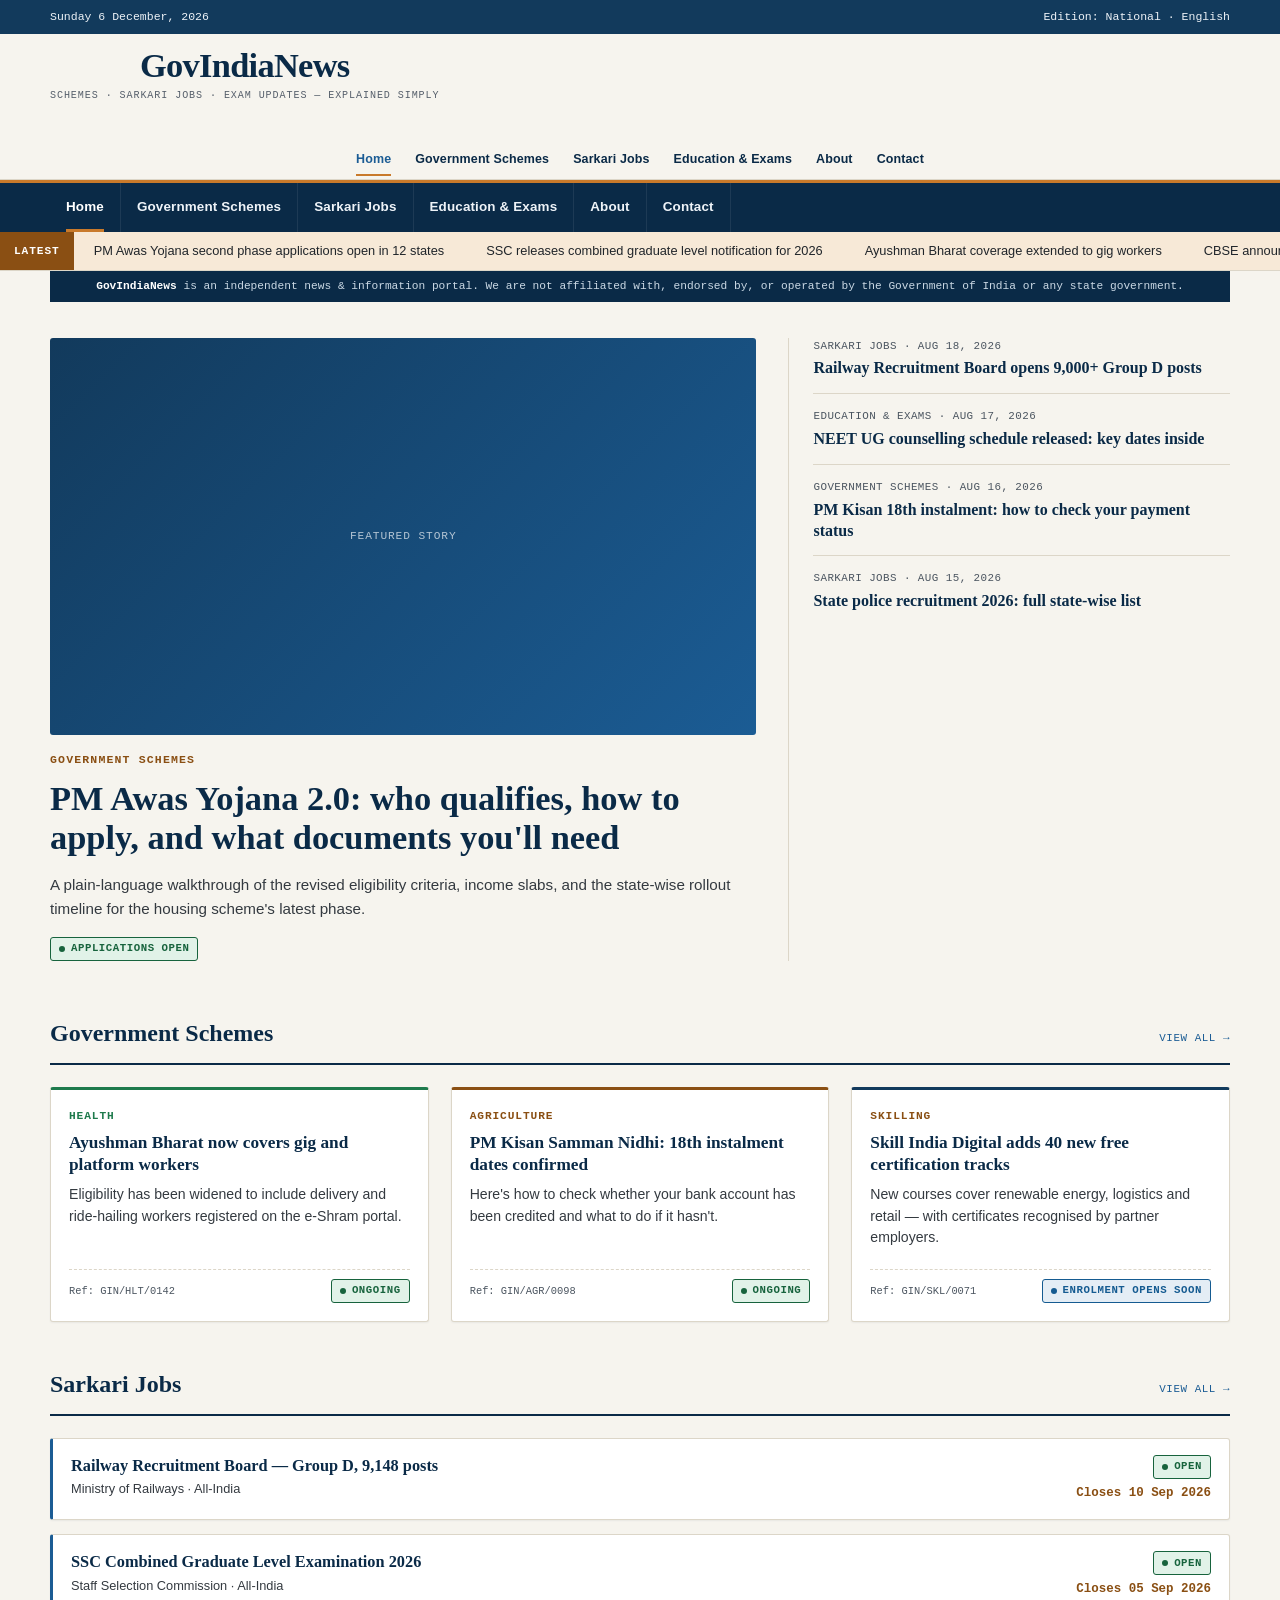
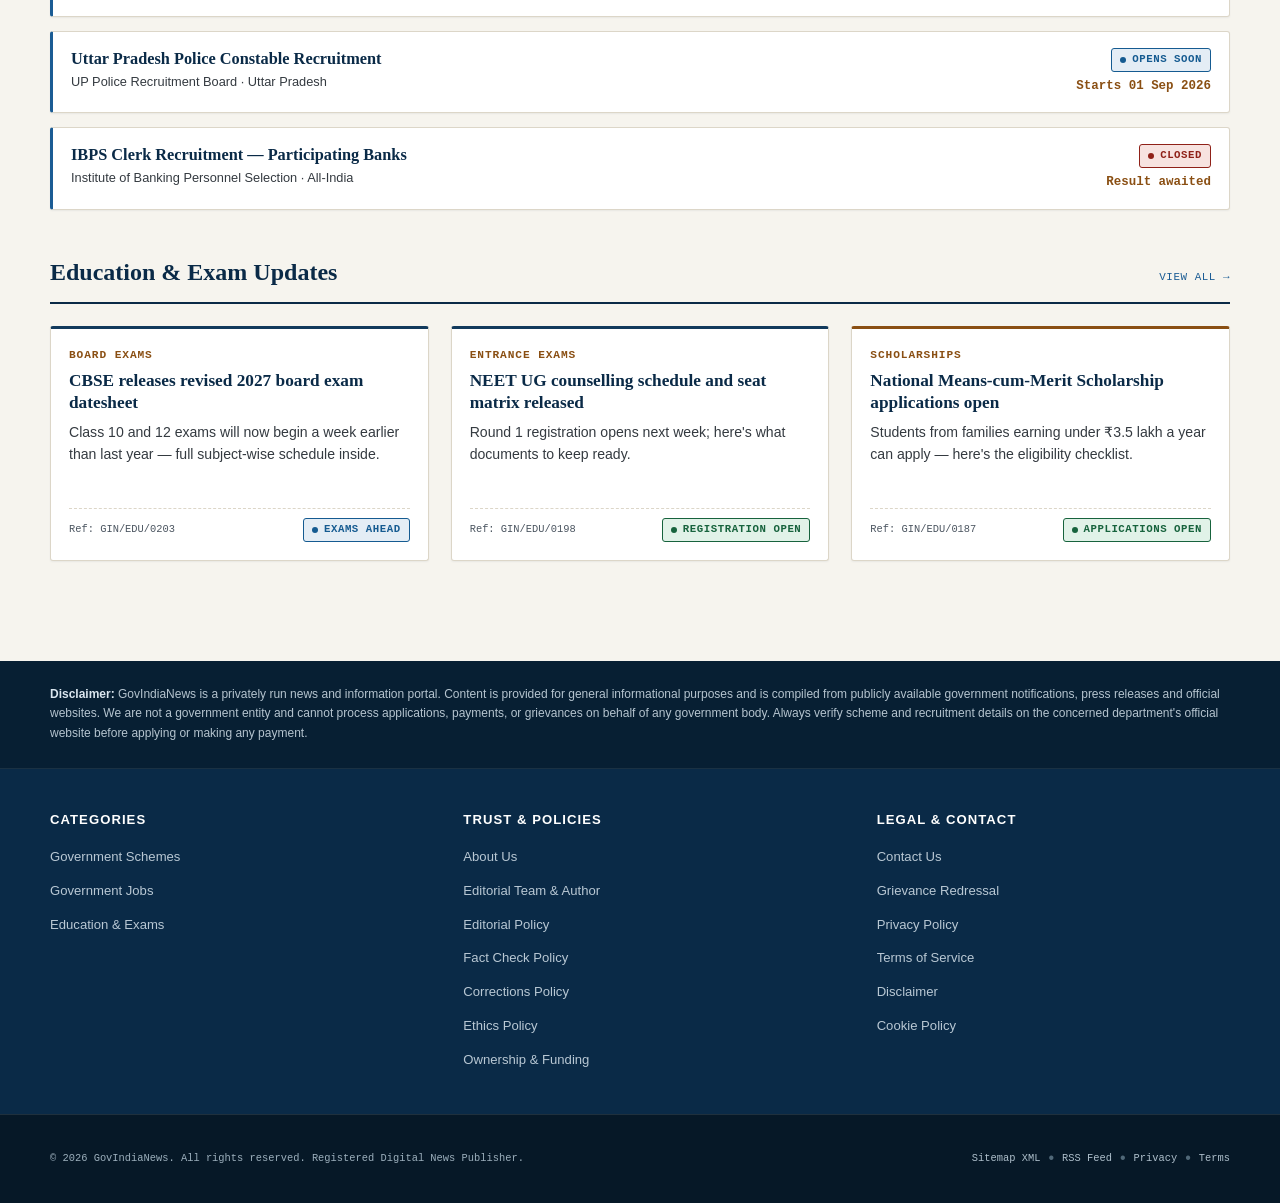
==== commit b29a7b4a: "Update links in index.html to new pages" ====
--- a/index.html
+++ b/index.html
@@ -795,31 +795,31 @@
             </li>
 
             <li>
-              <a href="about.html#editorial">
+              <a href="editorial.html">
                 Editorial Policy
               </a>
             </li>
 
             <li>
-              <a href="about.html#fact-check">
+              <a href="fact-check.html">
                 Fact Check Policy
               </a>
             </li>
 
             <li>
-              <a href="about.html#corrections">
+              <a href="corrections.html">
                 Corrections Policy
               </a>
             </li>
 
             <li>
-              <a href="about.html#ethics">
+              <a href="ethics.html">
                 Ethics Policy
               </a>
             </li>
 
             <li>
-              <a href="about.html#ownership">
+              <a href="ownership.html">
                 Ownership &amp; Funding
               </a>
             </li>
@@ -846,7 +846,7 @@
             </li>
 
             <li>
-              <a href="contact.html">
+              <a href="grievance.html">
                 Grievance Redressal
               </a>
             </li>
@@ -864,13 +864,13 @@
             </li>
 
             <li>
-              <a href="about.html">
+              <a href="disclaimer.html">
                 Disclaimer
               </a>
             </li>
 
             <li>
-              <a href="privacy-policy.html">
+              <a href="cookie.html">
                 Cookie Policy
               </a>
             </li>
--- a/styles.min.css
+++ b/styles.min.css
@@ -1,3 +1,5 @@
 :root{--navy-950:#0a2a47;--navy-900:#071f33;--navy-800:#123a5c;--blue-600:#1b5c94;--blue-100:#e4edf5;--amber-600:#c97a2b;--amber-100:#f7e9d7;--green-700:#1e7a4c;--green-100:#e1f2e8;--red-700:#a83226;--red-100:#f7e3e0;--paper-50:#f6f4ee;--paper-100:#eeeae0;--white:#fff;--ink-900:#1a1d21;--ink-700:#3d4247;--ink-500:#565f6b;--line:#dcd6c8;--radius:3px;--shadow-sm:0 1px 2px rgba(10,42,71,.06);--serif:Georgia,"Times New Roman",serif;--sans:Arial,Helvetica,sans-serif;--mono:"Courier New",Courier,monospace}*,*::before,*::after{box-sizing:border-box}html{-webkit-text-size-adjust:100%;scroll-behavior:auto}body{margin:0;background:var(--paper-50);color:var(--ink-900);font-family:var(--sans);font-size:16px;line-height:1.55;-webkit-font-smoothing:antialiased;text-rendering:optimizeSpeed}img{display:block;max-width:100%;height:auto}a{color:var(--blue-600);text-decoration:none}a:hover{text-decoration:underline}button,input,textarea,select{font:inherit}button{cursor:pointer}a:focus-visible,button:focus-visible,input:focus-visible,textarea:focus-visible,select:focus-visible{outline:2px solid var(--amber-600);outline-offset:2px}h1,h2,h3,h4{margin:0 0 .4em;color:var(--navy-950);font-family:var(--serif);font-weight:700}p{margin-top:0}ul,ol{margin-top:0}.container{width:min(1180px,calc(100% - 40px));margin-inline:auto}.utility-bar{min-height:34px;display:flex;align-items:center;background:var(--navy-800);color:#dbe6ef;font-family:var(--mono);font-size:.72rem}.utility-bar .container{min-height:34px;display:flex;align-items:center;justify-content:space-between;gap:10px}.masthead{background:var(--paper-50);border-bottom:1px solid var(--line)}.masthead .container{min-height:126px;display:flex;flex-direction:column;align-items:center;justify-content:center;gap:5px;text-align:center}.masthead h1{margin:0;font-size:2.6rem;line-height:1.05;letter-spacing:-.02em}.masthead h1 a{color:var(--navy-950);text-decoration:none}.tagline{color:var(--ink-500);font-family:var(--mono);font-size:.73rem;letter-spacing:.12em;text-transform:uppercase}.primary-nav{background:var(--navy-950);border-top:3px solid var(--amber-600)}.primary-nav .container{min-height:49px;display:flex;align-items:center;justify-content:space-between}.primary-nav ul{display:flex;align-items:stretch;list-style:none;margin:0;padding:0}.primary-nav li{margin:0;padding:0}.primary-nav a{position:relative;display:block;padding:14px 16px;color:#eef3f8;font-size:.84rem;font-weight:700;letter-spacing:.01em;text-decoration:none;border-right:1px solid rgba(255,255,255,.08)}.primary-nav a:hover{background:var(--navy-800);text-decoration:none}.primary-nav a.active{color:#fff}.primary-nav a.active::after{content:"";position:absolute;left:16px;right:16px;bottom:0;height:3px;background:var(--amber-600)}.nav-toggle{display:none;margin:0;padding:8px 12px;border:0;background:transparent;color:#fff;font-size:1.25rem}.disclaimer-bar{background:var(--navy-950);color:#cbd9e5;padding:7px 12px;font-family:var(--mono);font-size:.7rem;line-height:1.45;text-align:center}.disclaimer-bar strong{color:#fff}.ticker-wrap{min-height:39px;display:flex;align-items:stretch;overflow:hidden;background:var(--amber-100);border-bottom:1px solid var(--line)}.ticker-label{flex:0 0 auto;display:flex;align-items:center;padding:7px 14px;background:var(--amber-600);color:#fff;font-family:var(--mono);font-size:.7rem;font-weight:700;letter-spacing:.08em;text-transform:uppercase;white-space:nowrap}.ticker-track{min-width:0;flex:1;display:flex;align-items:center;overflow:hidden}.ticker-track ul{display:flex;align-items:center;width:max-content;list-style:none;margin:0;padding:0 20px;gap:42px;white-space:nowrap}.ticker-track li{flex:0 0 auto;color:var(--ink-700);font-size:.8rem}.ticker-track a{color:var(--ink-900)}main.container{padding-bottom:40px}.hero{display:grid;grid-template-columns:minmax(0,1.6fr) minmax(280px,1fr);gap:32px;padding-top:36px;padding-bottom:10px}.hero-lead{min-width:0}.hero-lead .thumb{width:100%;aspect-ratio:16/9;margin-bottom:16px;display:flex;align-items:center;justify-content:center;overflow:hidden;background:linear-gradient(135deg,var(--navy-800),var(--blue-600));border-radius:var(--radius);color:rgba(255,255,255,.68);font-family:var(--mono);font-size:.7rem;letter-spacing:.08em;text-transform:uppercase}.hero-lead .eyebrow{color:var(--amber-600);font-family:var(--mono);font-size:.72rem;font-weight:700;letter-spacing:.1em;text-transform:uppercase}.hero-lead h2{margin:.3em 0 .45em;font-size:clamp(1.75rem,3vw,2.15rem);line-height:1.14}.hero-lead h2 a{color:inherit;text-decoration:none}.hero-lead p{max-width:760px;margin-bottom:15px;color:var(--ink-700);font-size:.95rem}.hero-side{min-width:0;display:flex;flex-direction:column;border-left:1px solid var(--line);padding-left:24px}.hero-side article{padding:14px 0;border-bottom:1px solid var(--line)}.hero-side article:first-child{padding-top:0}.hero-side article:last-child{border-bottom:0}.hero-side .meta{color:var(--ink-500);font-family:var(--mono);font-size:.68rem;letter-spacing:.04em;text-transform:uppercase}.hero-side h3{margin:.25em 0 0;font-size:1rem;line-height:1.3}.hero-side h3 a{color:inherit}.status-pill{display:inline-flex;align-items:center;gap:6px;min-height:24px;padding:3px 8px;border:1px solid transparent;border-radius:var(--radius);font-family:var(--mono);font-size:.67rem;font-weight:700;letter-spacing:.05em;line-height:1.3;text-transform:uppercase}.status-pill::before{content:"";width:6px;height:6px;flex:0 0 6px;border-radius:50%;background:currentColor}.status-open{background:var(--green-100);color:var(--green-700);border-color:var(--green-700)}.status-upcoming{background:var(--blue-100);color:var(--blue-600);border-color:var(--blue-600)}.status-closed{background:var(--red-100);color:var(--red-700);border-color:var(--red-700)}.section-head{min-height:46px;display:flex;align-items:baseline;justify-content:space-between;gap:20px;margin-top:48px;margin-bottom:22px;padding-bottom:8px;border-bottom:2px solid var(--navy-950)}.section-head h2{margin:0;font-size:1.5rem;line-height:1.2}.section-head .see-all{flex:0 0 auto;color:var(--blue-600);font-family:var(--mono);font-size:.68rem;letter-spacing:.05em;text-transform:uppercase}.card-grid{display:grid;grid-template-columns:repeat(3,minmax(0,1fr));gap:22px}.card{min-width:0;min-height:235px;display:flex;flex-direction:column;padding:18px;background:#fff;border:1px solid var(--line);border-top:3px solid var(--blue-600);border-radius:var(--radius);box-shadow:var(--shadow-sm)}.card .cat{margin-bottom:6px;color:var(--blue-600);font-family:var(--mono);font-size:.7rem;font-weight:700;letter-spacing:.08em;text-transform:uppercase}.card h3{margin-bottom:8px;font-size:1.08rem;line-height:1.28}.card h3 a{color:inherit}.card p{flex:1;margin:0;color:var(--ink-700);font-size:.88rem;line-height:1.55}.card[data-cat="health"]{border-top-color:var(--green-700)}.card[data-cat="health"] .cat{color:var(--green-700)}.card[data-cat="agriculture"]{border-top-color:var(--amber-600)}.card[data-cat="agriculture"] .cat{color:var(--amber-600)}.card[data-cat="skilling"],.card[data-cat="education"]{border-top-color:var(--navy-800)}.card[data-cat="scholarship"]{border-top-color:var(--amber-600)}.card[data-cat="scholarship"] .cat{color:var(--amber-600)}.notif-line{min-height:34px;display:flex;align-items:center;justify-content:space-between;gap:8px;margin-top:14px;padding-top:9px;border-top:1px dashed var(--line);color:var(--ink-500);font-family:var(--mono);font-size:.65rem}.job-list{display:flex;flex-direction:column;gap:14px}.job-row{min-width:0;display:grid;grid-template-columns:minmax(0,1fr) auto;gap:16px;align-items:start;padding:16px 18px;background:#fff;border:1px solid var(--line);border-left:3px solid var(--blue-600);border-radius:var(--radius);box-shadow:var(--shadow-sm)}.job-row h3{margin:0 0 4px;font-size:1.02rem;line-height:1.3}.job-row h3 a{color:inherit}.job-row .org{color:var(--ink-500);font-size:.8rem;line-height:1.45}.job-row .deadline{min-width:145px;color:var(--ink-700);font-family:var(--mono);font-size:.68rem;text-align:right}.job-row .deadline .status-pill{margin-bottom:5px}.job-row .deadline strong{display:block;color:var(--amber-600);font-size:.78rem}.breadcrumb{padding-top:16px;color:var(--ink-500);font-family:var(--mono);font-size:.7rem;letter-spacing:.04em;text-transform:uppercase}.breadcrumb a{color:var(--ink-500)}.page-body{max-width:820px;margin:0 auto;padding:44px 0 60px}.page-body h1{margin-bottom:.2em;font-size:2rem}.page-body .updated{margin-bottom:2em;color:var(--ink-500);font-family:var(--mono);font-size:.72rem}.page-body h2{margin-top:2em;font-size:1.25rem}.page-body p,.page-body li{color:var(--ink-700);font-size:.96rem}.page-body ul,.page-body ol{padding-left:1.2em}.page-body li{margin-bottom:.45em}.article-head{max-width:760px;margin:0 auto;padding:24px 0 0}.article-head .eyebrow{color:var(--amber-600);font-family:var(--mono);font-size:.72rem;font-weight:700;letter-spacing:.1em;text-transform:uppercase}.article-head h1{margin:.3em 0 .5em;font-size:clamp(1.8rem,4vw,2.3rem);line-height:1.18}.article-head .byline{margin-bottom:26px;padding-bottom:18px;border-bottom:1px solid var(--line);color:var(--ink-500);font-family:var(--mono);font-size:.72rem}.article-body{max-width:760px;margin:0 auto;color:var(--ink-700);font-size:1rem}.article-body p{margin-bottom:1.2em}.article-body h2{margin-top:1.6em;font-size:1.3rem}.article-body h3{margin-top:1.3em;font-size:1.1rem}.article-thumb{width:100%;aspect-ratio:16/9;margin:0 0 28px;display:flex;align-items:center;justify-content:center;overflow:hidden;background:linear-gradient(135deg,var(--navy-800),var(--blue-600));border-radius:var(--radius);color:rgba(255,255,255,.65);font-family:var(--mono);font-size:.72rem;letter-spacing:.08em;text-transform:uppercase}.author-hero{display:flex;align-items:center;gap:24px;max-width:820px;margin:32px auto 0;padding:26px;background:#fff;border:1px solid var(--line);border-top:3px solid var(--amber-600);border-radius:var(--radius);box-shadow:var(--shadow-sm)}.author-avatar{flex:0 0 88px;width:88px;height:88px;display:flex;align-items:center;justify-content:center;border-radius:50%;background:linear-gradient(135deg,var(--navy-800),var(--blue-600));color:#fff;font-family:var(--serif);font-size:1.6rem;font-weight:700}.author-hero .eyebrow{color:var(--amber-600);font-family:var(--mono);font-size:.72rem;font-weight:700;letter-spacing:.1em;text-transform:uppercase}.author-hero h1{margin:.2em 0 .3em;font-size:1.7rem}.author-meta{margin:0 0 10px;color:var(--ink-500);font-family:var(--mono);font-size:.78rem}.author-links{display:flex;gap:14px;font-size:.85rem}.contact-form{display:flex;flex-direction:column;gap:14px;margin-top:24px}.contact-form label{color:var(--ink-900);font-size:.85rem;font-weight:600}.contact-form input,.contact-form textarea{width:100%;padding:10px 12px;background:#fff;border:1px solid var(--line);border-radius:var(--radius);color:var(--ink-900);font-family:var(--sans);font-size:.95rem}.contact-form textarea{min-height:150px;resize:vertical}.contact-form button{align-self:flex-start;padding:11px 22px;background:var(--navy-950);color:#fff;border:0;border-radius:var(--radius);font-weight:700}.contact-form button:hover{background:var(--navy-800)}.ad-slot{max-width:1180px;min-height:250px;margin:36px auto;padding:20px;display:flex;flex-direction:column;align-items:center;justify-content:center;gap:6px;background:#fdfcf9;border:1px dashed var(--line);border-radius:var(--radius)}.ad-slot .ad-label,.ad-slot .ad-placeholder{color:var(--ink-500);font-family:var(--mono);font-size:.7rem}.footer{width:100%;margin-top:60px;background:var(--navy-950);color:#cfdae4}.footer-disclaimer{width:100%;margin:0;padding:24px 0;background:var(--navy-900);border-bottom:1px solid rgba(255,255,255,.08)}.footer-disclaimer .container{width:min(1180px,calc(100% - 40px));margin:0 auto;padding:0}.footer-disclaimer p{max-width:100%;margin:0;color:#a9bccb;font-family:var(--sans);font-size:.75rem;line-height:1.65}.footer-disclaimer strong{color:#dbe6ef}.footer-main{width:100%;background:var(--navy-950)}.footer-main .container{width:min(1180px,calc(100% - 40px));margin:0 auto;padding:42px 0}.footer-grid{width:100%;display:grid;grid-template-columns:repeat(3,minmax(0,1fr));gap:60px;margin:0;padding:0}.footer-col{min-width:0}.footer-col-title,.footer-col h4{margin:0 0 16px;color:#fff;font-family:var(--sans);font-size:.82rem;font-weight:700;line-height:1.3;letter-spacing:.08em;text-transform:uppercase}.footer-links{display:flex;flex-direction:column;gap:9px;list-style:none;margin:0;padding:0}.footer-links li{display:block;margin:0;padding:0;list-style:none}.footer-links li::before{content:none}.footer-links a{display:inline;color:#aebdca;font-family:var(--sans);font-size:.82rem;line-height:1.5}.footer-links a:hover{color:#fff;text-decoration:underline}.footer-bottom{width:100%;margin:0;padding:0;background:#061827;border-top:1px solid rgba(255,255,255,.1)}.footer-bottom .container{width:min(1180px,calc(100% - 40px));margin:0 auto;padding:20px 0}.footer-bottom-inner{min-height:48px;display:flex;align-items:center;justify-content:space-between;gap:20px}.footer-copyright{color:#8298a9;font-family:var(--mono);font-size:.65rem;line-height:1.6}.footer-bottom-links{display:flex;align-items:center;justify-content:flex-end;flex-wrap:wrap;gap:8px}.footer-bottom-links a{color:#9db0bf;font-family:var(--mono);font-size:.65rem}.footer-bottom-links a:hover{color:#fff;text-decoration:underline}.footer-bottom-links span{color:#506878}@media(max-width:900px){.container{width:min(100% - 32px,1180px)}.hero{grid-template-columns:1fr;gap:24px}.hero-side{border-left:0;border-top:1px solid var(--line);padding-top:16px;padding-left:0}.hero-side article:first-child{padding-top:0}.card-grid{grid-template-columns:repeat(2,minmax(0,1fr))}.footer-disclaimer .container,.footer-main .container,.footer-bottom .container{width:min(100% - 32px,1180px)}.footer-grid{gap:30px}.footer-bottom-inner{align-items:flex-start;flex-direction:column}.footer-bottom-links{justify-content:flex-start}}@media(max-width:640px){body{font-size:15px}.container{width:calc(100% - 28px)}.utility-bar{font-size:.62rem}.utility-bar .container{min-height:32px}.masthead .container{min-height:100px}.masthead h1{font-size:2rem}.tagline{font-size:.6rem;letter-spacing:.08em;line-height:1.4}.primary-nav .container{min-height:48px}.primary-nav ul{display:none;width:100%;flex-direction:column}.primary-nav ul.open{display:flex}.primary-nav a{padding:13px 12px;border-right:0;border-bottom:1px solid rgba(255,255,255,.08)}.nav-toggle{display:block;margin-left:auto}.disclaimer-bar{padding:7px 10px;font-size:.62rem}.ticker-label{padding-inline:10px;font-size:.62rem}.ticker-track ul{gap:28px;padding-inline:16px}.ticker-track li{font-size:.7rem}.hero{padding-top:24px;gap:20px}.hero-lead .thumb{margin-bottom:13px}.hero-lead h2{font-size:1.7rem}.hero-lead p{font-size:.87rem}.section-head{min-height:43px;margin-top:38px;margin-bottom:16px;gap:10px}.section-head h2{font-size:1.25rem}.section-head .see-all{font-size:.6rem}.card-grid{grid-template-columns:1fr;gap:14px}.card{min-height:0;padding:16px}.card h3{font-size:1.05rem}.card p{font-size:.84rem}.notif-line{align-items:flex-start;flex-wrap:wrap;font-size:.6rem}.job-list{gap:10px}.job-row{grid-template-columns:1fr;gap:10px;padding:15px}.job-row h3{font-size:1rem}.job-row .deadline{min-width:0;text-align:left}.page-body{padding-top:30px}.page-body h1{font-size:1.75rem}.article-head{padding-top:20px}.article-head h1{font-size:1.75rem}.article-body{font-size:.94rem}.author-hero{align-items:flex-start;flex-direction:column}.footer{margin-top:45px}.footer-disclaimer{padding:22px 0}.footer-disclaimer .container,.footer-main .container,.footer-bottom .container{width:calc(100% - 28px)}.footer-disclaimer p{font-size:.7rem;line-height:1.65}.footer-main .container{padding:34px 0 38px}.footer-grid{grid-template-columns:repeat(3,minmax(0,1fr));gap:12px}.footer-col-title,.footer-col h4{margin-bottom:13px;font-size:.64rem}.footer-links{gap:8px}.footer-links a{font-size:.64rem;line-height:1.45;overflow-wrap:anywhere}.footer-bottom .container{padding:19px 0 24px}.footer-bottom-inner{min-height:0;align-items:flex-start;gap:14px}.footer-copyright{width:100%;font-size:.58rem}.footer-bottom-links{width:100%;justify-content:flex-start;gap:6px}.footer-bottom-links a{font-size:.58rem}.footer-bottom-links span{font-size:.5rem}}@media(max-width:380px){.container{width:calc(100% - 24px)}.masthead h1{font-size:1.8rem}.hero-lead h2{font-size:1.55rem}.footer-grid{gap:8px}.footer-col-title,.footer-col h4{font-size:.59rem}.footer-links a{font-size:.59rem}}@media(prefers-reduced-motion:reduce){html{scroll-behavior:auto}}@media print{.utility-bar,.primary-nav,.disclaimer-bar,.ticker-wrap,.footer{display:none}body{background:#fff;color:#000}a{color:#000}}
 .masthead{padding:0;border-bottom:1px solid var(--line)}.masthead>.container{min-height:82px;display:flex;align-items:center;justify-content:space-between;gap:24px}.masthead-row{width:100%;min-height:82px;display:flex;align-items:center;justify-content:space-between;gap:24px}.brand{min-width:0}.masthead h1{margin:0;font-size:2.15rem;line-height:1;letter-spacing:-.02em}.masthead .tagline{margin-top:6px;font-size:.63rem;line-height:1.3;letter-spacing:.09em}.masthead .nav-toggle{display:none;flex:0 0 auto;width:46px;height:42px;align-items:center;justify-content:center;margin:0;padding:0;border:0;background:transparent;color:var(--navy-950);font-size:1.75rem;line-height:1}.masthead .nav-toggle:hover{color:var(--amber-600)}.masthead .primary-nav{flex:0 0 auto;background:transparent;border:0}.masthead .primary-nav .container{min-height:0}.masthead .primary-nav ul{display:flex;align-items:center;gap:0}.masthead .primary-nav a{padding:10px 12px;color:var(--navy-950);border:0;font-size:.78rem}.masthead .primary-nav a:hover{background:transparent;color:var(--blue-600)}.masthead .primary-nav a.active{color:var(--blue-600)}.masthead .primary-nav a.active::after{left:12px;right:12px;bottom:3px;height:2px}@media(max-width:640px){.masthead>.container{width:calc(100% - 28px);min-height:76px;display:block}.masthead-row{min-height:76px;gap:12px}.brand{padding-right:8px}.masthead h1{font-size:1.72rem;white-space:nowrap}.masthead .tagline{max-width:270px;margin-top:5px;font-size:.52rem;letter-spacing:.065em;line-height:1.35}.masthead .nav-toggle{display:flex}.masthead .primary-nav{width:100%;padding:0}.masthead .primary-nav ul{display:none;width:100%;flex-direction:column;align-items:stretch;margin:0 0 12px;padding:4px 0;background:var(--navy-950);border-radius:var(--radius);overflow:hidden}.masthead .primary-nav ul.open{display:flex}.masthead .primary-nav li{width:100%}.masthead .primary-nav a{display:block;width:100%;padding:12px 14px;color:#eef3f8;border-bottom:1px solid rgba(255,255,255,.08);font-size:.8rem}.masthead .primary-nav li:last-child a{border-bottom:0}.masthead .primary-nav a:hover{background:var(--navy-800);color:#fff}.masthead .primary-nav a.active{color:#fff;background:var(--navy-800)}.masthead .primary-nav a.active::after{display:none}.primary-nav{border-top:0}.ticker-wrap{min-height:38px}}@media(max-width:380px){.masthead>.container{width:calc(100% - 24px)}.masthead h1{font-size:1.55rem}.masthead .tagline{max-width:235px;font-size:.48rem}.masthead .nav-toggle{width:42px;height:40px;font-size:1.6rem}}
 body{color:#20252a}.hero-lead p,.card p,.job-row .org,.page-body p,.page-body li,.article-body{color:#343a40}.utility-bar,.hero-side .meta,.notif-line,.page-body .updated,.breadcrumb{color:#4b5560}a{color:#155b91}a:hover{color:#0b426b}.ticker-label{background:#8a4f13;color:#fff}.ticker-track li{color:#343a40}.ticker-track a{color:#20252a}.hero-lead .eyebrow,.card .cat{color:#8a4f13}.card[data-cat="agriculture"]{border-top-color:#8a4f13}.card[data-cat="agriculture"] .cat{color:#8a4f13}.card[data-cat="scholarship"]{border-top-color:#8a4f13}.card[data-cat="scholarship"] .cat{color:#8a4f13}.status-open{background:#e1f2e8;color:#17633d;border-color:#17633d}.status-upcoming{background:#e4edf5;color:#155b91;border-color:#155b91}.status-closed{background:#f7e3e0;color:#8f2118;border-color:#8f2118}.job-row .deadline{color:#343a40}.job-row .deadline strong{color:#8a4f13}.footer-links a{color:#b9c8d4}.footer-links a:hover{color:#fff}.footer-bottom-links a{color:#aebfcb}.footer-disclaimer p{color:#b5c4cf}.footer-copyright{color:#9cafbc}
+@media(max-width:640px){.masthead .primary-nav ul{display:none}.masthead .primary-nav ul.open{display:flex}.masthead .nav-toggle{display:flex;align-items:center;justify-content:center}}
+.utility-bar{background:var(--navy-800);color:#eef3f8}.utility-bar span{color:#eef3f8}
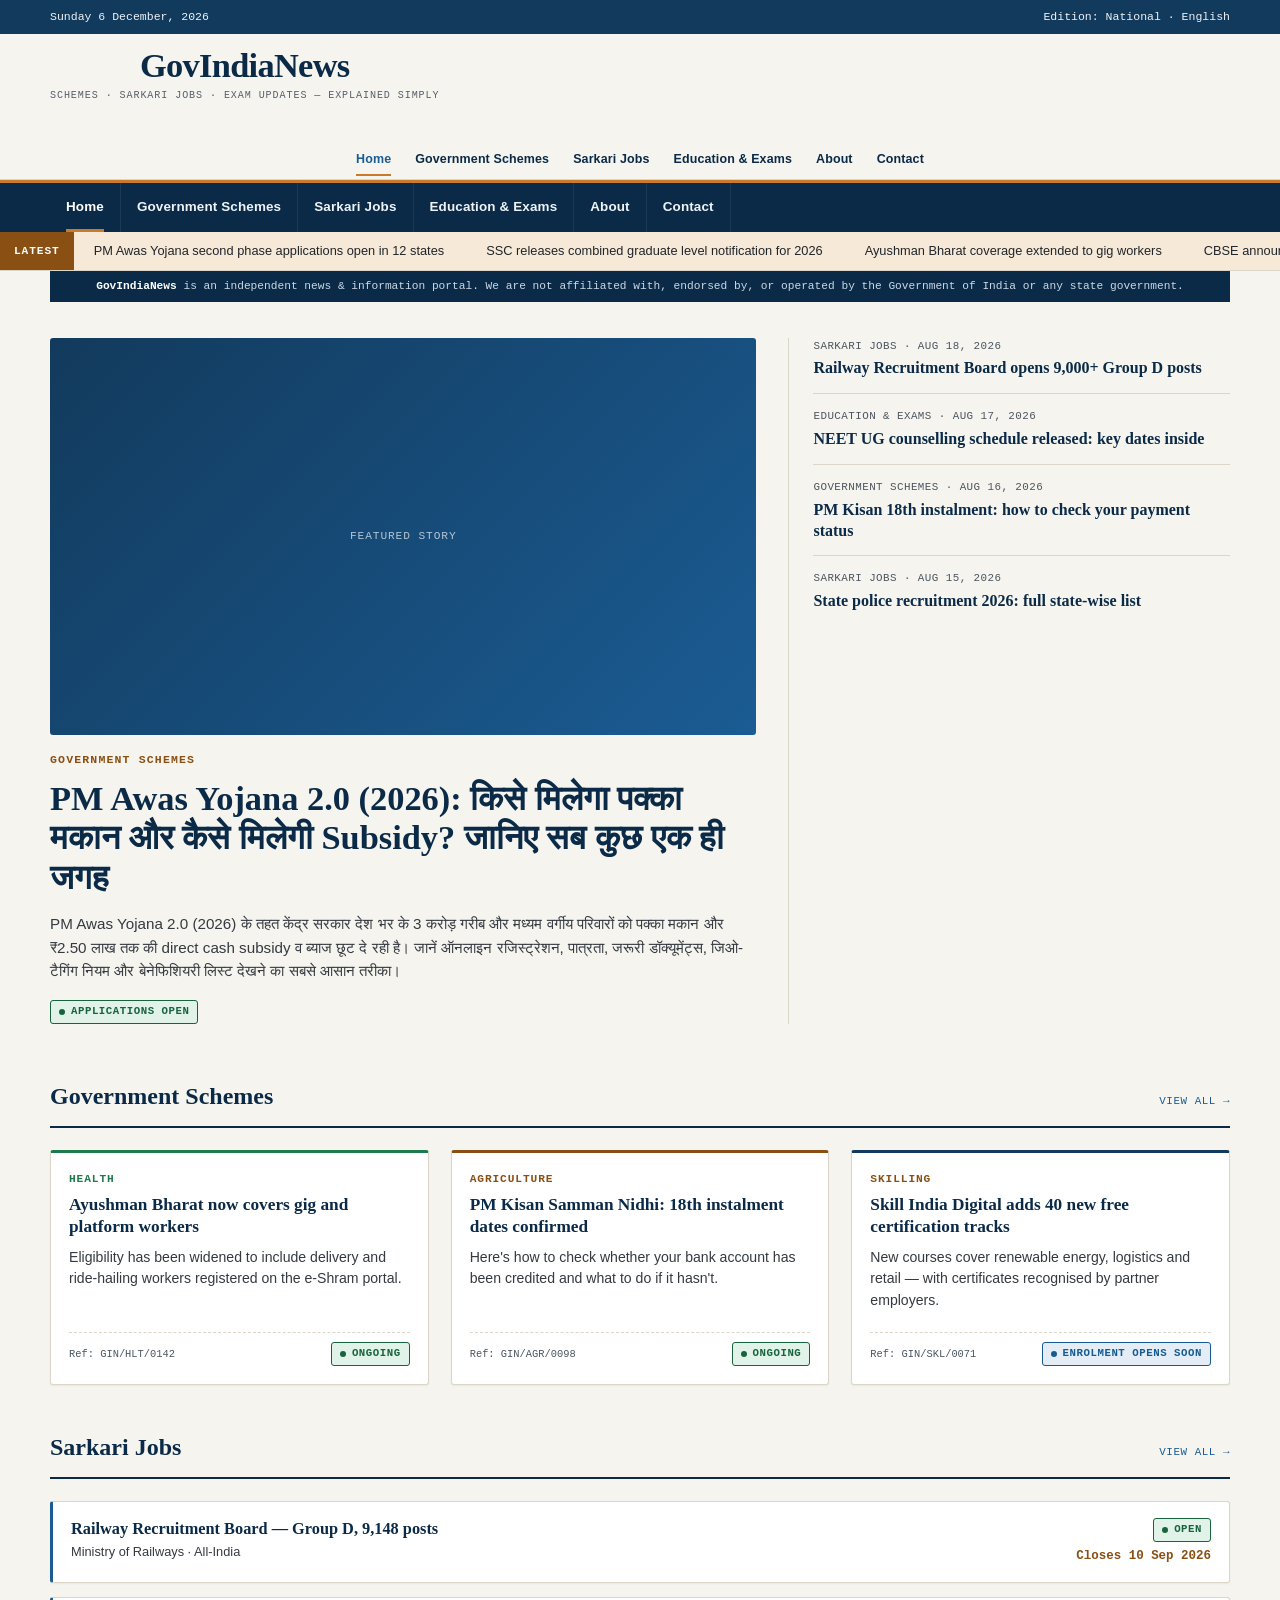
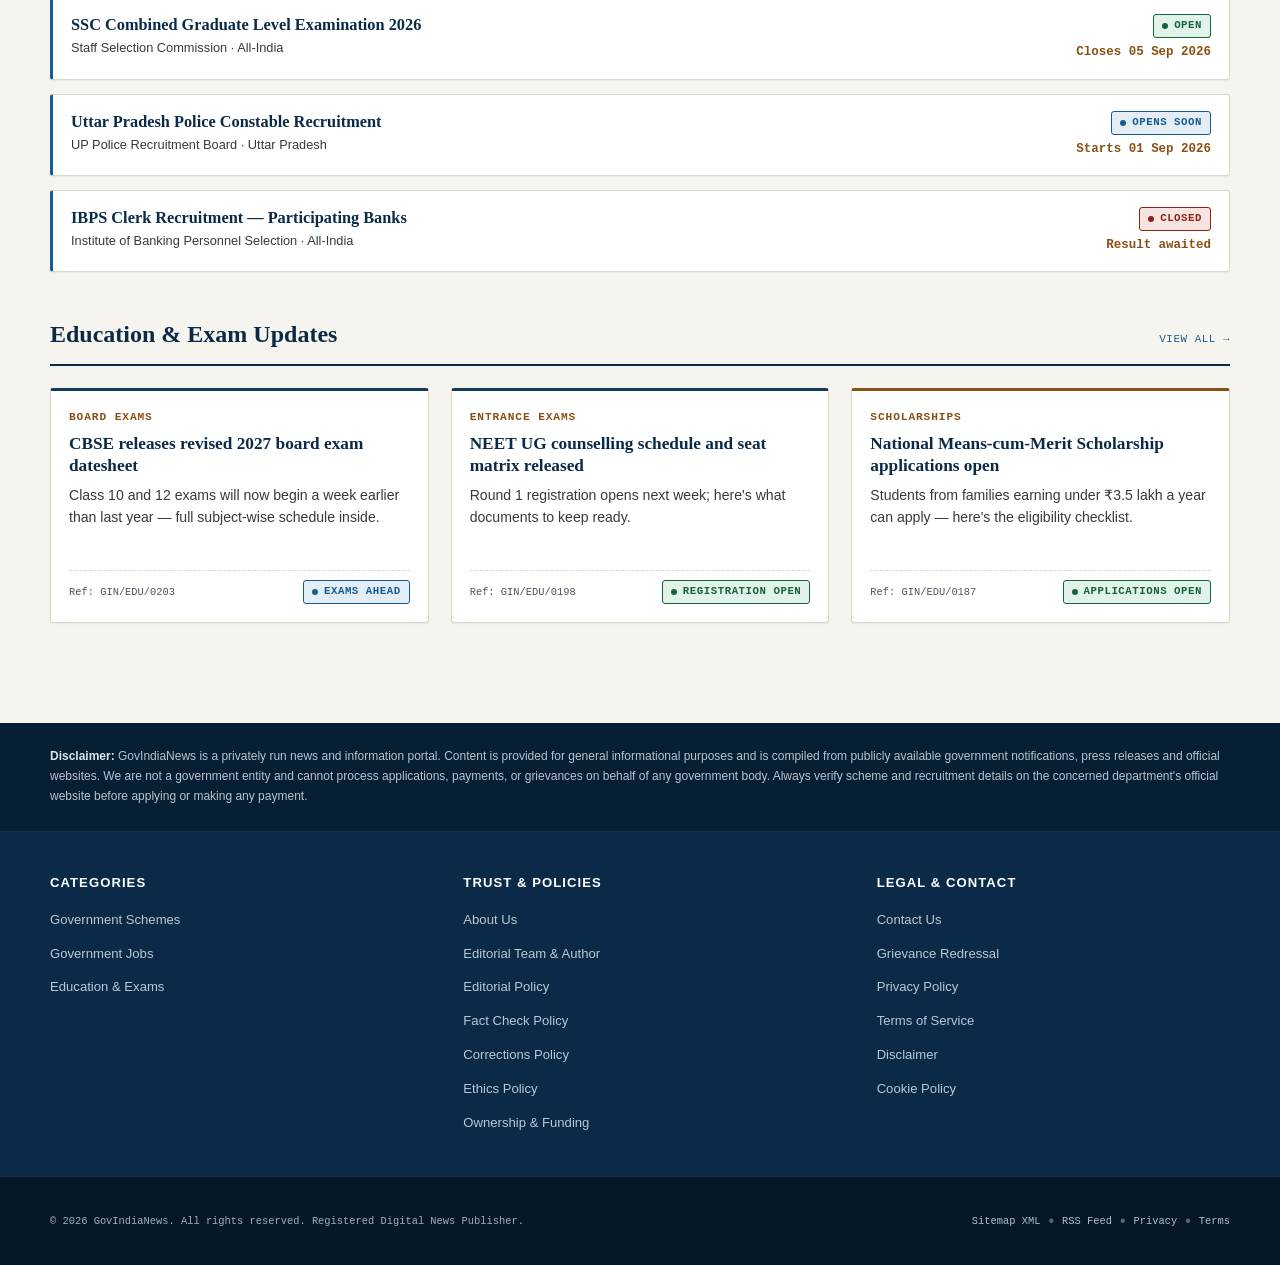
==== commit 2d99967e: "Revise PM Awas Yojana 2.0 heading and details Updated the featured heading and description for PM Aw" ====
--- a/index.html
+++ b/index.html
@@ -261,15 +261,12 @@
       </div>
 
       <h2 id="featured-heading">
-        <a href="article.html">
-          PM Awas Yojana 2.0: who qualifies, how to apply, and what documents you'll need
-        </a>
+        <a href="pm-awas-yojana-2-0-2026-kise-milega-pakka-maken-aur-kaise-milegi-subsidy.html">
+          PM Awas Yojana 2.0 (2026): किसे मिलेगा पक्का मकान और कैसे मिलेगी Subsidy? जानिए सब कुछ एक ही जगह </a>
       </h2>
 
       <p>
-        A plain-language walkthrough of the revised eligibility criteria,
-        income slabs, and the state-wise rollout timeline for the housing
-        scheme's latest phase.
+        PM Awas Yojana 2.0 (2026) के तहत केंद्र सरकार देश भर के 3 करोड़ गरीब और मध्यम वर्गीय परिवारों को पक्का मकान और ₹2.50 लाख तक की direct cash subsidy व ब्याज छूट दे रही है। जानें ऑनलाइन रजिस्ट्रेशन, पात्रता, जरूरी डॉक्यूमेंट्स, जिओ-टैगिंग नियम और बेनेफिशियरी लिस्ट देखने का सबसे आसान तरीका।
       </p>
 
       <span class="status-pill status-open">
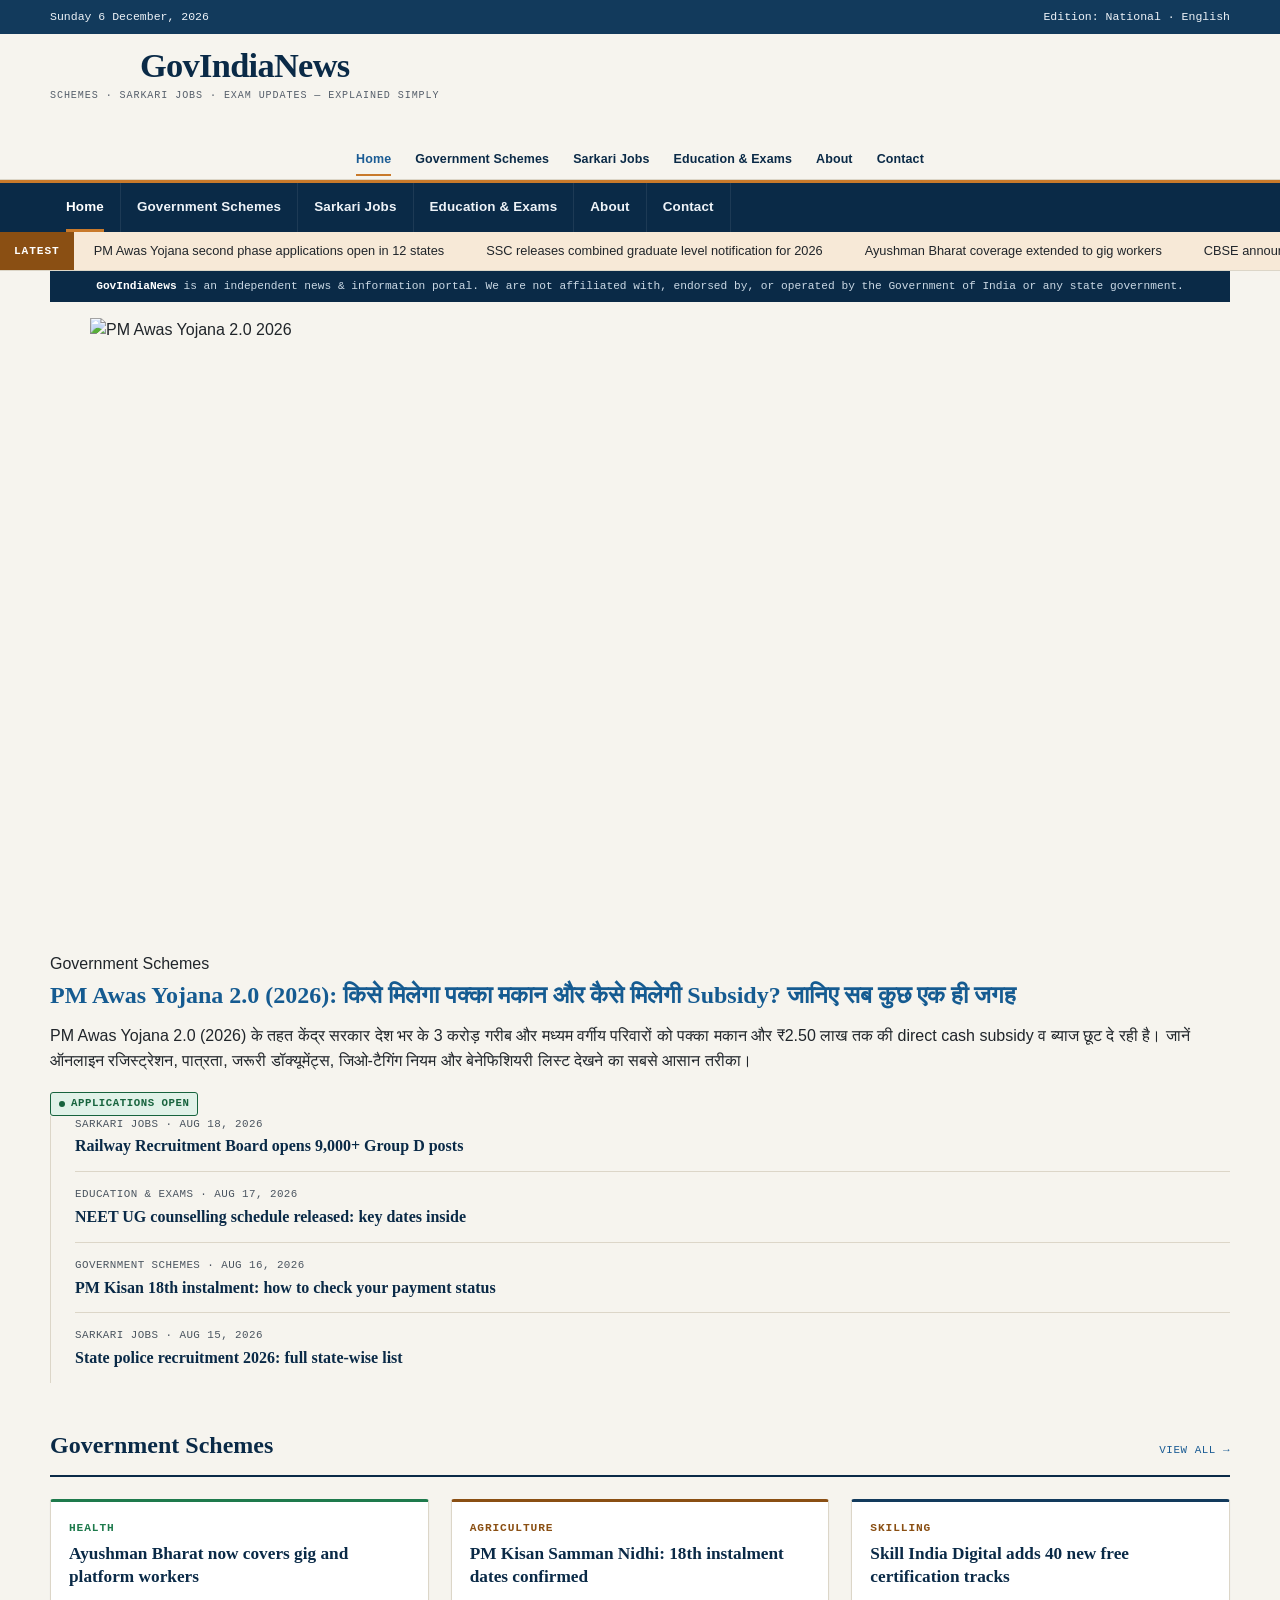
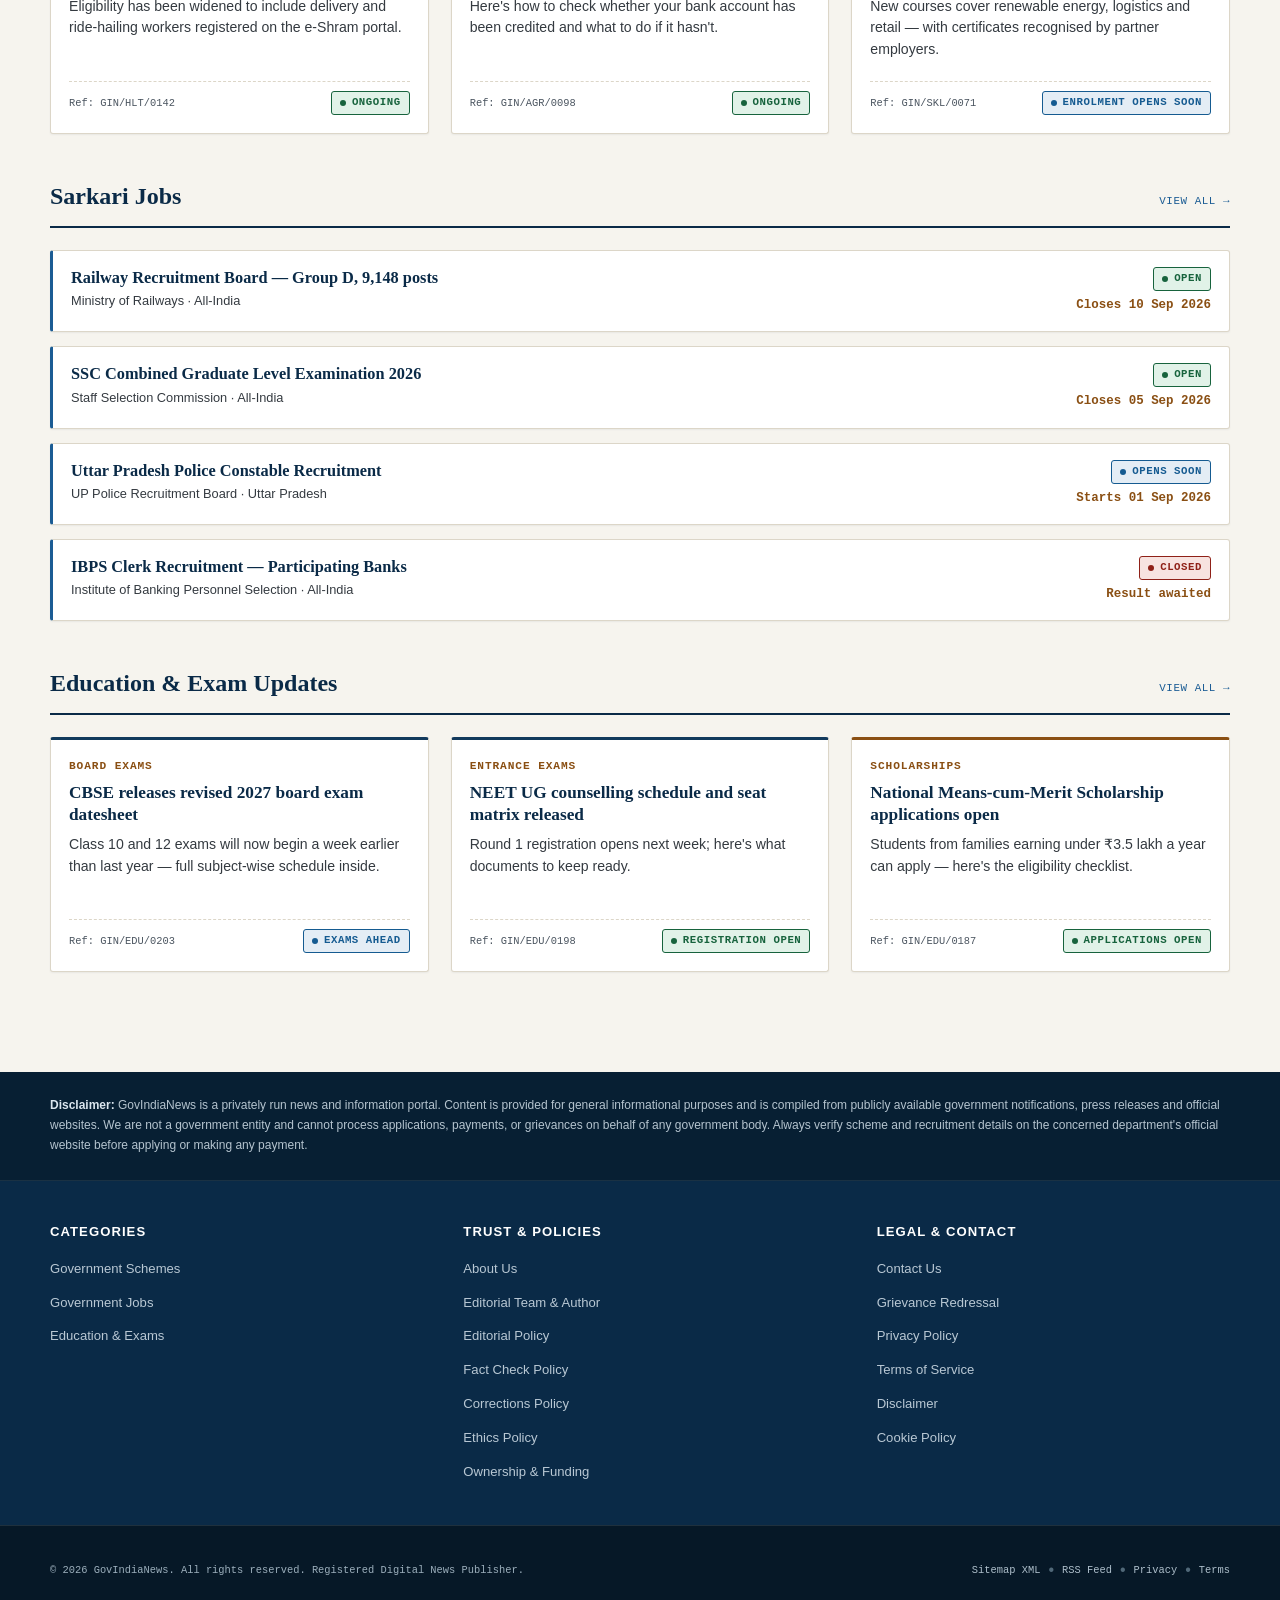
==== commit 5eadecbe: "Update index.html" ====
--- a/index.html
+++ b/index.html
@@ -244,17 +244,17 @@
   We are not affiliated with, endorsed by, or operated by the Government of India
   or any state government.
 </div>
-  <section class="hero" aria-labelledby="featured-heading">
-
-    <div class="hero-lead">
-
-      <div
-        class="thumb"
-        role="img"
-        aria-label="Featured story"
-      >
-        Featured Story
-      </div>
+      <figure class="article-featured-image">
+  <img
+    src="https://i.ibb.co/W4b3VTmd/f0d08ace-908b-4465-a0e6-45fe4da85f82-1.webp"
+    width="1200"
+    height="675"
+    fetchpriority="high"
+    loading="eager"
+    decoding="async"
+    alt="PM Awas Yojana 2.0 2026"
+  >
+      </figure>
 
       <div class="eyebrow">
         Government Schemes
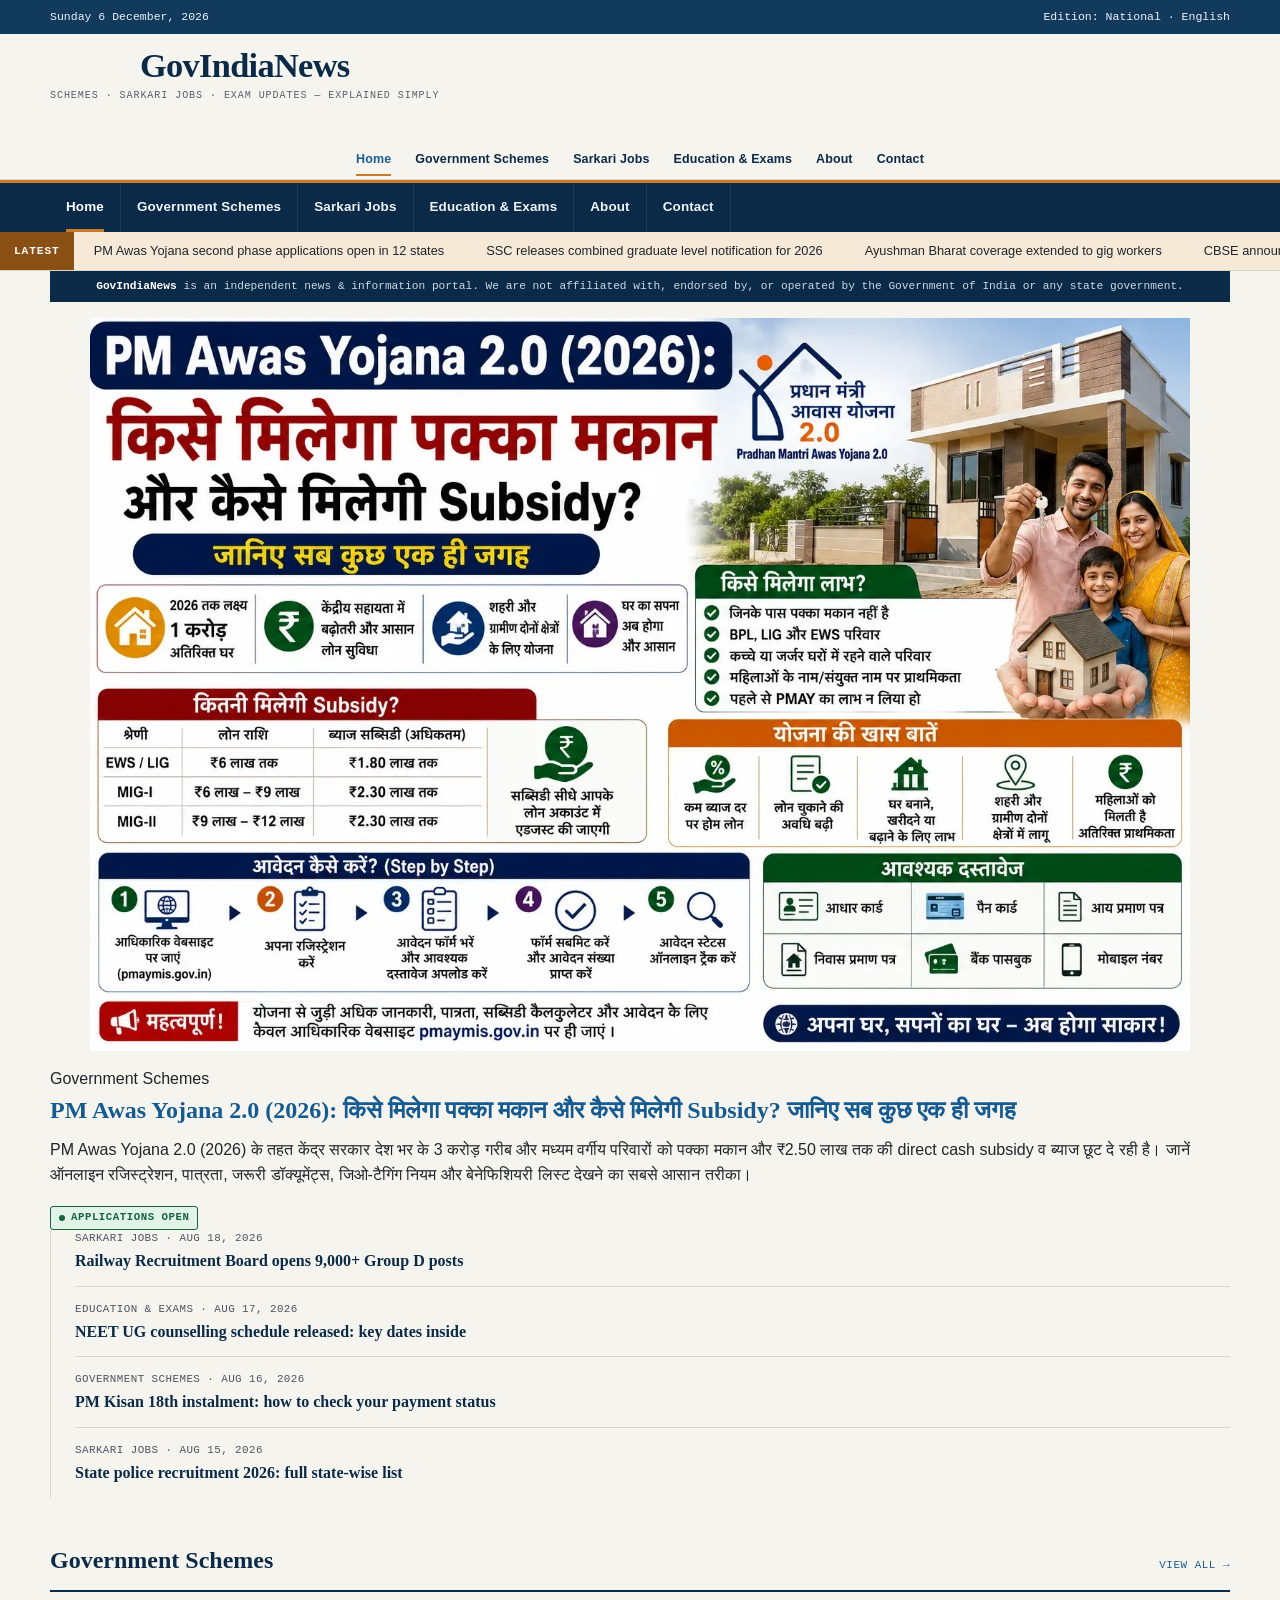
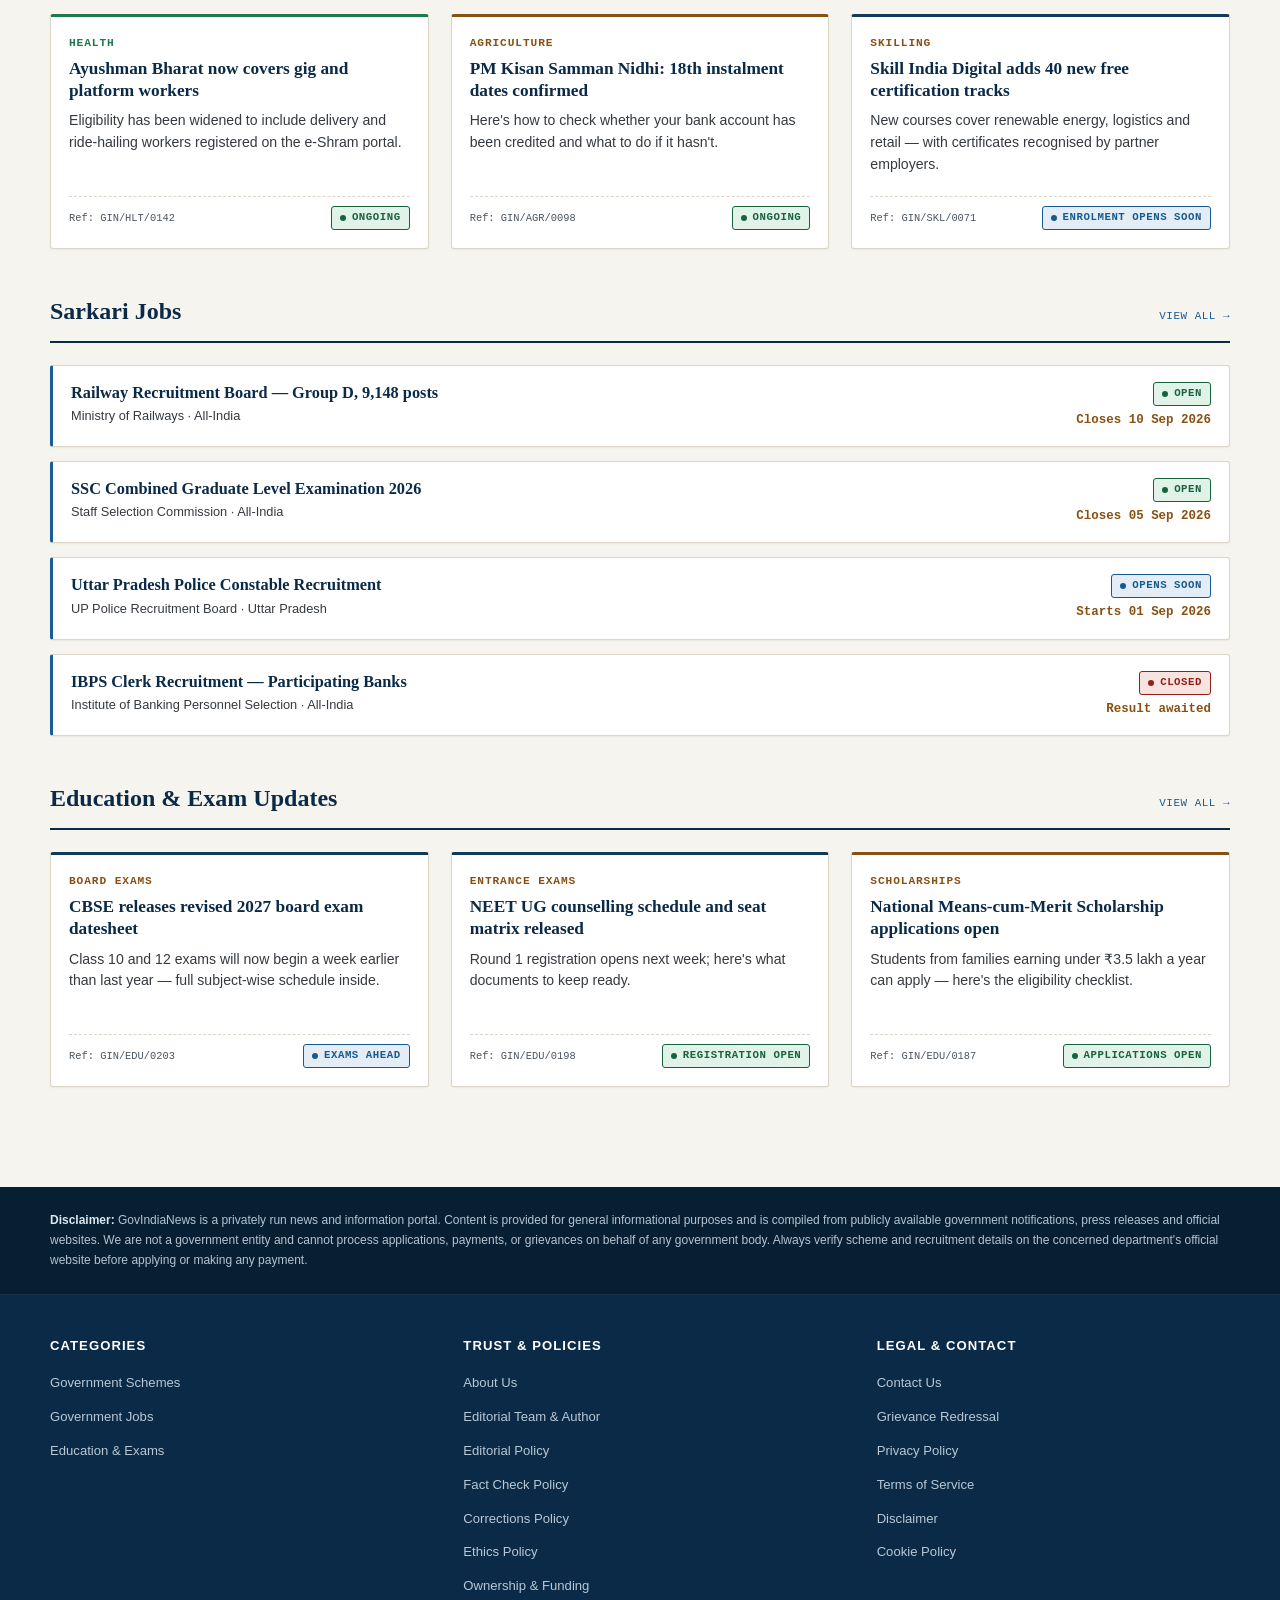
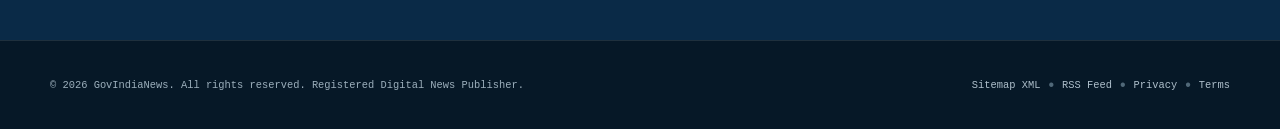
==== commit 7a2fe2f9: "Change image source to local file Updated image source in index.html to a local file." ====
--- a/index.html
+++ b/index.html
@@ -246,7 +246,7 @@
 </div>
       <figure class="article-featured-image">
   <img
-    src="https://i.ibb.co/W4b3VTmd/f0d08ace-908b-4465-a0e6-45fe4da85f82-1.webp"
+    src="images/pm-awas.webp"
     width="1200"
     height="675"
     fetchpriority="high"
